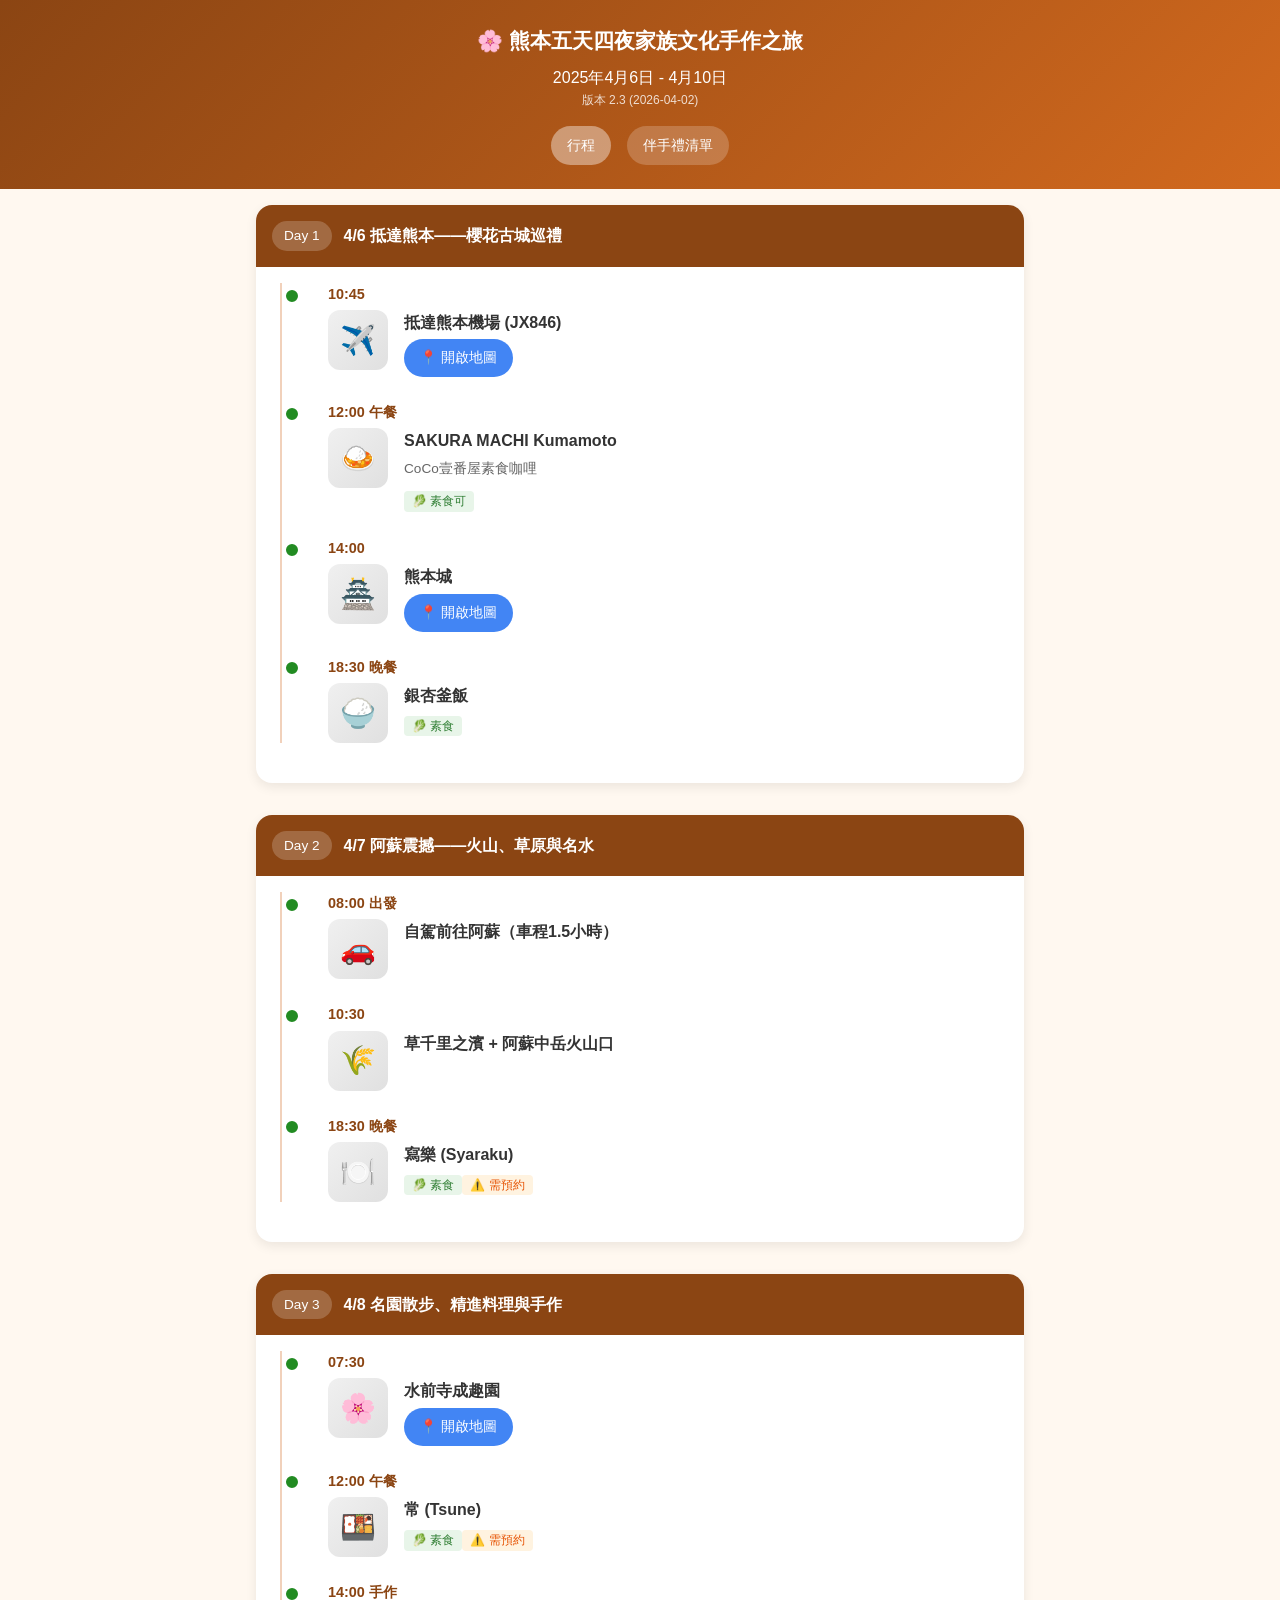
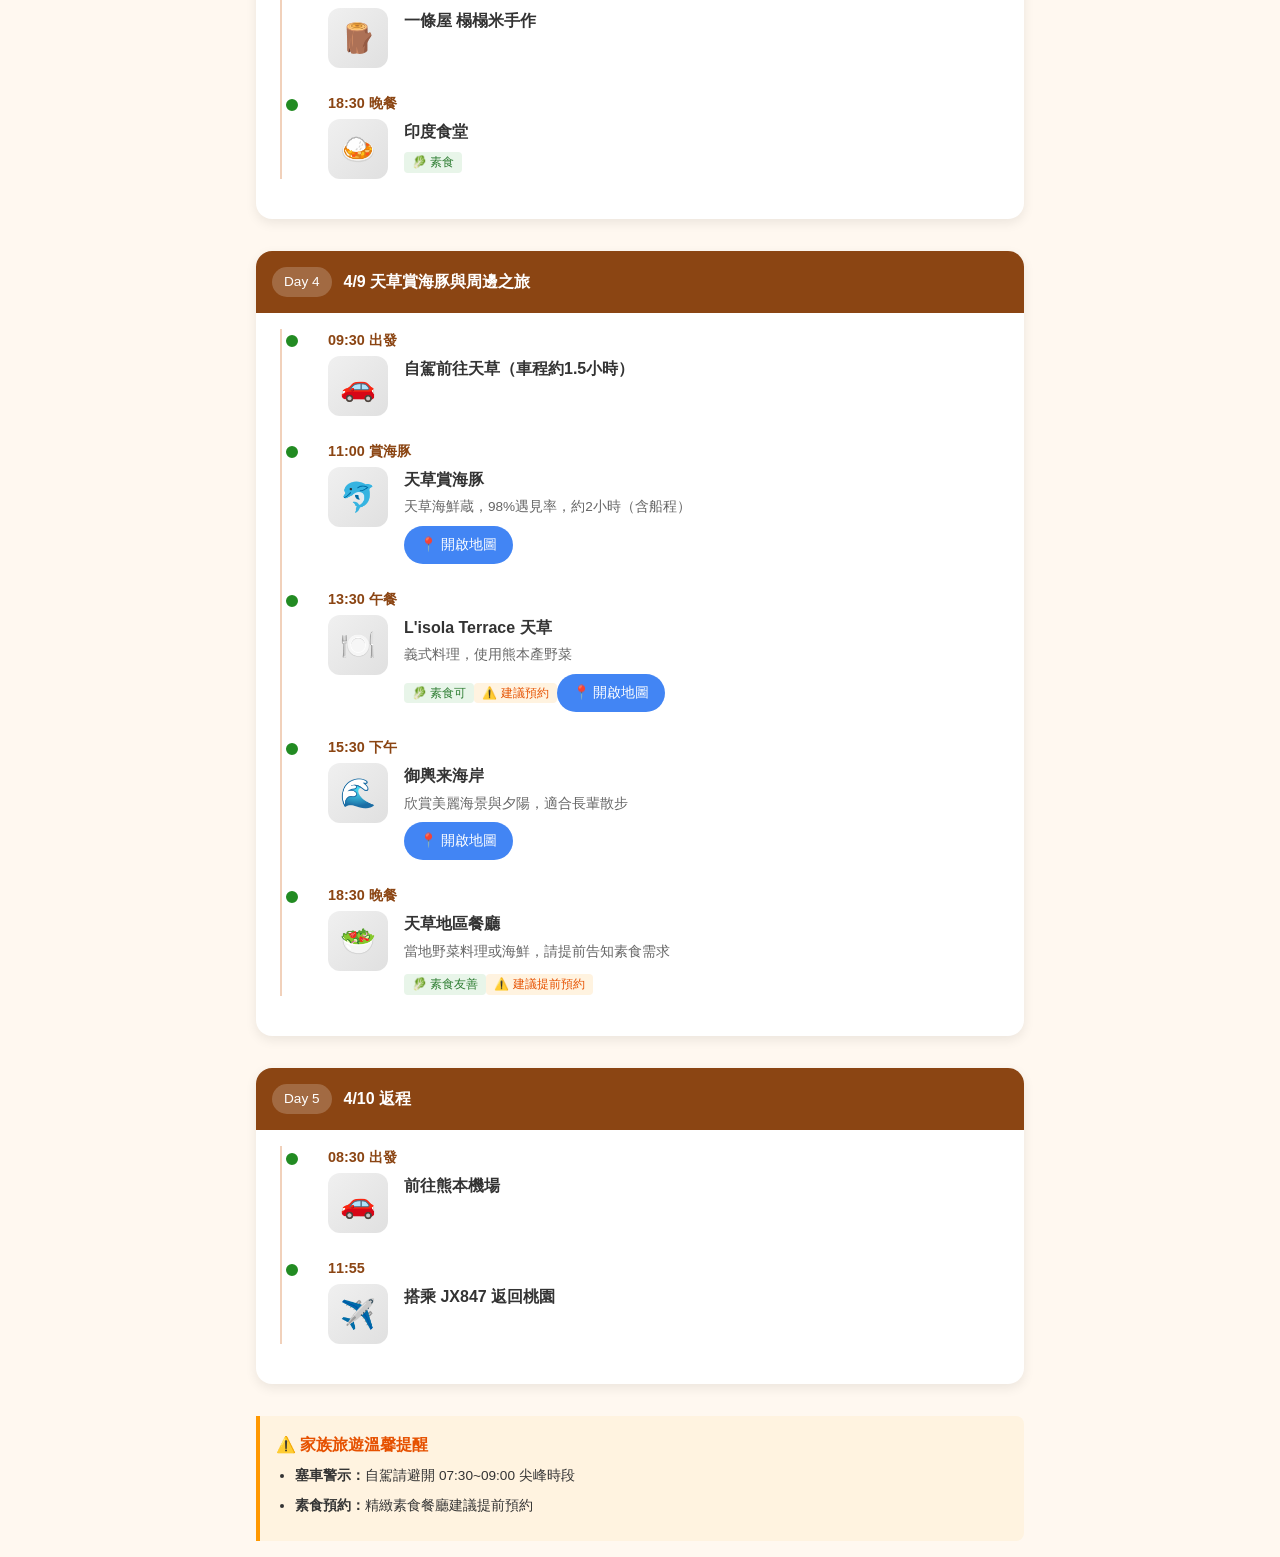
==== index.html @ 58de6b60 "feat: 更新 Day 4 為天草賞海豚行程，新增 Days 3 & 5" ====
<!DOCTYPE html>
<html lang="zh-TW">
<head>
  <meta charset="UTF-8">
  <meta name="viewport" content="width=device-width, initial-scale=1.0">
  <title>熊本五天四夜家族文化手作之旅</title>
  <style>
    :root { --primary: #8B4513; --secondary: #D2691E; --accent: #228B22; --bg: #FFF8F0; --card-bg: #FFFFFF; --text: #333; --text-light: #666; }
    * { box-sizing: border-box; margin: 0; padding: 0; }
    body { font-family: -apple-system, BlinkMacSystemFont, "Segoe UI", Roboto, "Helvetica Neue", Arial, sans-serif; background: var(--bg); color: var(--text); line-height: 1.6; }
    .header { background: linear-gradient(135deg, var(--primary), var(--secondary)); color: white; padding: 1.5rem 1rem; text-align: center; position: sticky; top: 0; z-index: 100; }
    .header h1 { font-size: 1.3rem; margin-bottom: 0.5rem; }
    .nav { display: flex; justify-content: center; gap: 1rem; margin-top: 1rem; flex-wrap: wrap; }
    .nav a { color: white; text-decoration: none; padding: 0.5rem 1rem; border-radius: 20px; background: rgba(255,255,255,0.2); font-size: 0.9rem; }
    .nav a:hover, .nav a.active { background: rgba(255,255,255,0.4); }
    .container { max-width: 800px; margin: 0 auto; padding: 1rem; }
    .page { display: none; }
    .page.active { display: block; }
    .day { margin-bottom: 2rem; background: var(--card-bg); border-radius: 16px; overflow: hidden; box-shadow: 0 4px 12px rgba(0,0,0,0.08); }
    .day-header { background: var(--primary); color: white; padding: 1rem; display: flex; align-items: center; gap: 0.75rem; }
    .day-number { background: rgba(255,255,255,0.2); padding: 0.25rem 0.75rem; border-radius: 20px; font-size: 0.85rem; }
    .day-title { font-size: 1rem; font-weight: 600; }
    .day-content { padding: 1rem; }
    .timeline { position: relative; padding-left: 2rem; }
    .timeline::before { content: ''; position: absolute; left: 0.5rem; top: 0; bottom: 0; width: 2px; background: var(--secondary); opacity: 0.3; }
    .item { position: relative; margin-bottom: 1.5rem; padding-left: 1.5rem; }
    .item::before { content: ''; position: absolute; left: -1.25rem; top: 0.3rem; width: 12px; height: 12px; background: var(--accent); border-radius: 50%; border: 2px solid white; }
    .item-time { font-weight: 600; color: var(--primary); font-size: 0.9rem; margin-bottom: 0.25rem; }
    .item-content { display: flex; gap: 1rem; align-items: flex-start; }
    .item-illustration { width: 60px; height: 60px; min-width: 60px; background: linear-gradient(135deg, #f0f0f0, #e0e0e0); border-radius: 12px; display: flex; align-items: center; justify-content: center; font-size: 1.8rem; }
    .item-details { flex: 1; }
    .item-name { font-weight: 600; margin-bottom: 0.25rem; }
    .item-desc { font-size: 0.85rem; color: var(--text-light); margin-bottom: 0.5rem; }
    .item-tags { display: flex; flex-wrap: wrap; gap: 0.5rem; margin-bottom: 0.5rem; }
    .tag { font-size: 0.75rem; padding: 0.2rem 0.5rem; border-radius: 4px; background: #f0f0f0; color: #666; }
    .tag.veg { background: #E8F5E9; color: #2E7D32; }
    .tag.reserve { background: #FFF3E0; color: #E65100; }
    .map-link { display: inline-flex; align-items: center; gap: 0.5rem; background: #4285F4; color: white; padding: 0.5rem 1rem; border-radius: 20px; text-decoration: none; font-size: 0.85rem; }
    .tips { background: #FFF3E0; border-left: 4px solid #FF9800; padding: 1rem; border-radius: 0 8px 8px 0; margin-top: 2rem; }
    .tips h3 { color: #E65100; margin-bottom: 0.5rem; font-size: 1rem; }
    .tips ul { font-size: 0.85rem; padding-left: 1.2rem; }
    .tips li { margin-bottom: 0.5rem; }
    
    /* Souvenir Styles */
    .souvenir-input { display: flex; gap: 0.5rem; margin-bottom: 1.5rem; }
    .souvenir-input input { flex: 1; padding: 0.75rem; border: 2px solid var(--secondary); border-radius: 12px; font-size: 1rem; }
    .souvenir-input button { background: var(--secondary); color: white; border: none; padding: 0.75rem 1.5rem; border-radius: 12px; font-size: 1rem; cursor: pointer; }
    .souvenir-list { list-style: none; }
    .souvenir-item { display: flex; align-items: center; gap: 1rem; padding: 1rem; background: var(--card-bg); border-radius: 12px; margin-bottom: 0.75rem; cursor: pointer; transition: all 0.2s; }
    .souvenir-item:hover { transform: translateY(-2px); box-shadow: 0 4px 12px rgba(0,0,0,0.1); }
    .souvenir-item.bought { background: #E8F5E9; opacity: 0.7; }
    .souvenir-item.bought .souvenir-name { text-decoration: line-through; color: var(--text-light); }
    .souvenir-checkbox { width: 24px; height: 24px; border: 2px solid var(--secondary); border-radius: 50%; display: flex; align-items: center; justify-content: center; flex-shrink: 0; }
    .souvenir-item.bought .souvenir-checkbox { background: var(--accent); border-color: var(--accent); }
    .souvenir-item.bought .souvenir-checkbox::after { content: '✓'; color: white; font-size: 14px; }
    .souvenir-img { width: 50px; height: 50px; border-radius: 8px; object-fit: cover; background: #f0f0f0; }
    .souvenir-name { flex: 1; font-size: 1rem; }
    .souvenir-delete { background: none; border: none; color: #999; cursor: pointer; font-size: 1.2rem; padding: 0.5rem; }
    .souvenir-empty { text-align: center; padding: 2rem; color: var(--text-light); }
    
    .recommendations { margin-top: 2rem; padding-top: 2rem; border-top: 2px dashed #ddd; }
    .recommendations h3 { color: var(--primary); margin-bottom: 1rem; font-size: 1.2rem; }
    .rec-grid { display: grid; grid-template-columns: repeat(auto-fill, minmax(150px, 1fr)); gap: 1rem; }
    .rec-item { background: var(--card-bg); padding: 0.75rem; border-radius: 12px; box-shadow: 0 2px 8px rgba(0,0,0,0.08); cursor: pointer; transition: all 0.2s; text-align: center; }
    .rec-item:hover { transform: translateY(-4px); box-shadow: 0 4px 16px rgba(0,0,0,0.15); }
    .rec-item img { width: 100%; height: 100px; object-fit: cover; border-radius: 8px; margin-bottom: 0.5rem; background: #f5f5f5; }
    .rec-item h4 { font-size: 0.9rem; color: var(--text); margin-bottom: 0.25rem; }
    .rec-item p { font-size: 0.75rem; color: var(--text-light); }
    .rec-item .add-btn { width: 100%; margin-top: 0.5rem; padding: 0.5rem; background: var(--accent); color: white; border: none; border-radius: 8px; font-size: 0.85rem; cursor: pointer; }
    .rec-item .add-btn:hover { background: #1a6b1a; }

    @media (max-width: 480px) {
      .header h1 { font-size: 1.1rem; }
      .item-content { flex-direction: column; }
    }
  </style>
</head>
<body>
  <header class="header">
    <h1>🌸 熊本五天四夜家族文化手作之旅</h1>
    <p>2025年4月6日 - 4月10日</p>
    <p style="font-size:0.75rem; opacity:0.8;">版本 2.3 (2026-04-02)</p>
    <nav class="nav">
      <a href="#trip" class="active" onclick="showPage('trip')">行程</a>
      <a href="#souvenir" onclick="showPage('souvenir')">伴手禮清單</a>
    </nav>
  </header>

  <main class="container">
    <div id="trip" class="page active">
      <section class="day">
        <div class="day-header"><span class="day-number">Day 1</span><span class="day-title">4/6 抵達熊本——櫻花古城巡禮</span></div>
        <div class="day-content">
          <div class="timeline">
            <div class="item"><div class="item-time">10:45</div><div class="item-content"><div class="item-illustration">✈️</div><div class="item-details"><div class="item-name">抵達熊本機場 (JX846)</div><a href="https://www.google.com/maps/search/熊本空港" class="map-link" target="_blank">📍 開啟地圖</a></div></div></div>
            <div class="item"><div class="item-time">12:00 午餐</div><div class="item-content"><div class="item-illustration">🍛</div><div class="item-details"><div class="item-name">SAKURA MACHI Kumamoto</div><div class="item-desc">CoCo壹番屋素食咖哩</div><span class="tag veg">🥬 素食可</span></div></div></div>
            <div class="item"><div class="item-time">14:00</div><div class="item-content"><div class="item-illustration">🏯</div><div class="item-details"><div class="item-name">熊本城</div><a href="https://www.google.com/maps/search/熊本城" class="map-link" target="_blank">📍 開啟地圖</a></div></div></div>
            <div class="item"><div class="item-time">18:30 晚餐</div><div class="item-content"><div class="item-illustration">🍚</div><div class="item-details"><div class="item-name">銀杏釜飯</div><span class="tag veg">🥬 素食</span></div></div></div>
          </div>
        </div>
      </section>

      <section class="day">
        <div class="day-header"><span class="day-number">Day 2</span><span class="day-title">4/7 阿蘇震撼——火山、草原與名水</span></div>
        <div class="day-content">
          <div class="timeline">
            <div class="item"><div class="item-time">08:00 出發</div><div class="item-content"><div class="item-illustration">🚗</div><div class="item-details"><div class="item-name">自駕前往阿蘇（車程1.5小時）</div></div></div></div>
            <div class="item"><div class="item-time">10:30</div><div class="item-content"><div class="item-illustration">🌾</div><div class="item-details"><div class="item-name">草千里之濱 + 阿蘇中岳火山口</div></div></div></div>
            <div class="item"><div class="item-time">18:30 晚餐</div><div class="item-content"><div class="item-illustration">🍽️</div><div class="item-details"><div class="item-name">寫樂 (Syaraku)</div><span class="tag veg">🥬 素食</span><span class="tag reserve">⚠️ 需預約</span></div></div></div>
          </div>
        </div>
      </section>

      <section class="day">
        <div class="day-header"><span class="day-number">Day 3</span><span class="day-title">4/8 名園散步、精進料理與手作</span></div>
        <div class="day-content">
          <div class="timeline">
            <div class="item"><div class="item-time">07:30</div><div class="item-content"><div class="item-illustration">🌸</div><div class="item-details"><div class="item-name">水前寺成趣園</div><a href="https://www.google.com/maps/search/水前寺成趣園" class="map-link" target="_blank">📍 開啟地圖</a></div></div></div>
            <div class="item"><div class="item-time">12:00 午餐</div><div class="item-content"><div class="item-illustration">🍱</div><div class="item-details"><div class="item-name">常 (Tsune)</div><span class="tag veg">🥬 素食</span><span class="tag reserve">⚠️ 需預約</span></div></div></div>
            <div class="item"><div class="item-time">14:00 手作</div><div class="item-content"><div class="item-illustration">🪵</div><div class="item-details"><div class="item-name">一條屋 榻榻米手作</div></div></div></div>
            <div class="item"><div class="item-time">18:30 晚餐</div><div class="item-content"><div class="item-illustration">🍛</div><div class="item-details"><div class="item-name">印度食堂</div><span class="tag veg">🥬 素食</span></div></div></div>
          </div>
        </div>
      </section>

      <section class="day">
        <div class="day-header"><span class="day-number">Day 4</span><span class="day-title">4/9 天草賞海豚與周邊之旅</span></div>
        <div class="day-content">
          <div class="timeline">
            <div class="item"><div class="item-time">09:30 出發</div><div class="item-content"><div class="item-illustration">🚗</div><div class="item-details"><div class="item-name">自駕前往天草（車程約1.5小時）</div></div></div></div>
            <div class="item"><div class="item-time">11:00 賞海豚</div><div class="item-content"><div class="item-illustration">🐬</div><div class="item-details"><div class="item-name">天草賞海豚</div><div class="item-desc">天草海鮮蔵，98%遇見率，約2小時（含船程）</div><a href="https://www.google.com/maps/search/天草海鮮蔵" class="map-link" target="_blank">📍 開啟地圖</a></div></div></div>
            <div class="item"><div class="item-time">13:30 午餐</div><div class="item-content"><div class="item-illustration">🍽️</div><div class="item-details"><div class="item-name">L'isola Terrace 天草</div><div class="item-desc">義式料理，使用熊本產野菜</div><span class="tag veg">🥬 素食可</span><span class="tag reserve">⚠️ 建議預約</span><a href="https://www.google.com/maps/search/L'isola+Terrace+Amakusa" class="map-link" target="_blank">📍 開啟地圖</a></div></div></div>
            <div class="item"><div class="item-time">15:30 下午</div><div class="item-content"><div class="item-illustration">🌊</div><div class="item-details"><div class="item-name">御輿来海岸</div><div class="item-desc">欣賞美麗海景與夕陽，適合長輩散步</div><a href="https://www.google.com/maps/search/御輿来海岸" class="map-link" target="_blank">📍 開啟地圖</a></div></div></div>
            <div class="item"><div class="item-time">18:30 晚餐</div><div class="item-content"><div class="item-illustration">🥗</div><div class="item-details"><div class="item-name">天草地區餐廳</div><div class="item-desc">當地野菜料理或海鮮，請提前告知素食需求</div><span class="tag veg">🥬 素食友善</span><span class="tag reserve">⚠️ 建議提前預約</span></div></div></div>
          </div>
        </div>
      </section>

      <section class="day">
        <div class="day-header"><span class="day-number">Day 5</span><span class="day-title">4/10 返程</span></div>
        <div class="day-content">
          <div class="timeline">
            <div class="item"><div class="item-time">08:30 出發</div><div class="item-content"><div class="item-illustration">🚗</div><div class="item-details"><div class="item-name">前往熊本機場</div></div></div></div>
            <div class="item"><div class="item-time">11:55</div><div class="item-content"><div class="item-illustration">✈️</div><div class="item-details"><div class="item-name">搭乘 JX847 返回桃園</div></div></div></div>
          </div>
        </div>
      </section>

      <section class="tips">
        <h3>⚠️ 家族旅遊溫馨提醒</h3>
        <ul>
          <li><strong>塞車警示：</strong>自駕請避開 07:30~09:00 尖峰時段</li>
          <li><strong>素食預約：</strong>精緻素食餐廳建議提前預約</li>
        </ul>
      </section>
    </div>

    <div id="souvenir" class="page">
      <div class="souvenir-input">
        <input type="text" id="souvenirInput" placeholder="輸入伴手禮名稱並按Enter...(會自動搜尋圖片)" onkeypress="handleKeyPress(event)">
        <button onclick="addSouvenir()">新增</button>
      </div>
      <div id="searchStatus" style="display:none; text-align:center; padding:10px; color:#666;">🔍 搜尋圖片中...</div>
      <ul class="souvenir-list" id="souvenirList"></ul>
      
      <div class="recommendations">
        <h3>🎁 熊本伴手禮推薦（點擊加入清單）</h3>
        <div class="rec-grid" id="recGrid"></div>
      </div>
    </div>
  </main>

  <script>
    function showPage(pageId) {
      document.querySelectorAll('.page').forEach(p => p.classList.remove('active'));
      document.querySelectorAll('.nav a').forEach(a => a.classList.remove('active'));
      document.getElementById(pageId).classList.add('active');
      document.querySelector(`a[href="#${pageId}"]`).classList.add('active');
      window.scrollTo(0, 0);
    }

    let souvenirs = JSON.parse(localStorage.getItem('kumamoto-souvenirs') || '[]');

    function renderSouvenirs() {
      const list = document.getElementById('souvenirList');
      if (souvenirs.length === 0) {
        list.innerHTML = '<li class="souvenir-empty">點擊下方推薦項目或輸入名稱新增伴手禮</li>';
        return;
      }
      list.innerHTML = souvenirs.map((item, index) => `
        <li class="souvenir-item ${item.bought ? 'bought' : ''}" onclick="toggleBought(${index})">
          <img class="souvenir-img" src="${item.image || ''}" alt="${item.name}" onerror="this.style.display='none'">
          <span class="souvenir-name">${item.name}</span>
          <button class="souvenir-delete" onclick="deleteSouvenir(event, ${index})">✕</button>
        </li>
      `).join('');
    }

    async function addSouvenir(name, image) {
      const input = document.getElementById('souvenirInput');
      const statusDiv = document.getElementById('searchStatus');
      const itemName = name || input.value.trim();
      if (!itemName) return;
      
      if (souvenirs.some(s => s.name === itemName)) {
        alert('這個伴手禮已經在清單中了！');
        return;
      }
      
      statusDiv.textContent = '🔍 搜尋圖片中...';
      statusDiv.style.display = 'block';
      
      let itemImage = image;
      let itemUrl = '';
      
      // 從推薦清單找（精確匹配優先）
      const matchedRec = recommendations.find(r => r.name === itemName);
      if (matchedRec) {
        itemImage = matchedRec.image;
        itemUrl = matchedRec.url;
      }
      
      // 如果推薦清單沒有，從 API 搜尋
      if (!itemImage) {
        try {
          const response = await fetch(`/api/search-image?name=${encodeURIComponent(itemName)}`);
          const data = await response.json();
          if (data.image) {
            itemImage = data.image;
            itemUrl = data.url || '';
          }
        } catch (e) {
          console.log('API error:', e);
        }
      }
      
      // 如果 API 也沒有，嘗試客戶端維基百科
      if (!itemImage) {
        try {
          const wikiRes = await fetch(`https://zh.wikipedia.org/api/rest_v1/page/summary/${encodeURIComponent(itemName)}`);
          const wikiData = await wikiRes.json();
          if (wikiData.thumbnail) {
            itemImage = wikiData.thumbnail.source;
            itemUrl = wikiData.content_urls?.desktop?.page || '';
          }
        } catch (e) {
          console.log('Wiki fallback error:', e);
        }
      }
      
      // 隱藏搜尋狀態
      statusDiv.style.display = 'none';
      
      // 新增到清單
      souvenirs.push({ name: itemName, image: itemImage, url: itemUrl, bought: false });
      saveSouvenirs();
      input.value = '';
      renderSouvenirs();
    }

    function handleKeyPress(event) {
      if (event.key === 'Enter') addSouvenir();
    }

    function toggleBought(index) {
      souvenirs[index].bought = !souvenirs[index].bought;
      saveSouvenirs();
      renderSouvenirs();
    }

    function deleteSouvenir(event, index) {
      event.stopPropagation();
      souvenirs.splice(index, 1);
      saveSouvenirs();
      renderSouvenirs();
    }

    function saveSouvenirs() {
      localStorage.setItem('kumamoto-souvenirs', JSON.stringify(souvenirs));
    }

    const recommendations = [
      { name: "譽の陣太后", desc: "熊本代表銘菓，紅豆麻糬", image: "https://kumamoto.guide/files/92d47b1a-18b6-4486-8a54-b4cdd27a671d_l.jpg", url: "https://kumamoto.guide/spots/detail/14" },
      { name: "芥末蓮根", desc: "酥脆蓮根，熊本經典", image: "https://kumamoto.guide/files/a8a9d645-c8d4-401d-8b4d-78ca652cb964_s.jpg", url: "https://kumamoto.guide/brand/foods/foods_04.html" },
      { name: "武者返", desc: "熊本城石垣造型餅乾", image: "https://47okashi.com/wp-content/uploads/2022/11/【無料有料】ウェブ商品写真-3.png", url: "https://47okashi.com/info/mushagaeshi/" },
      { name: "明蝦煎餅", desc: "天草特產海鮮煎餅", image: "http://www.takaraconfect.co.jp/images/products/kurumaebi001.jpg", url: "http://www.takaraconfect.co.jp/commodity_007.html" },
      { name: "南阿蘇啤酒", desc: "當地精釀啤酒", image: "https://minamiaso-beer.com/_src/59745543/img20210823104238763043.jpg", url: "https://minamiaso-beer.com/" },
      { name: "阿蘇牛奶糖", desc: "使用阿蘇牛乳", image: "https://kumamoto.guide/files/9ef73e78-facd-4d48-a1ab-abeaedc5d227_l.jpg", url: "https://kumamoto.guide/spots/detail/19533" },
      { name: "來民澀團扇", desc: "400年傳統工藝", image: "https://kumamoto.guide/files/0a9d6977-82f9-46a6-950a-463f9b0ffc4f_l.jpg", url: "https://kumamoto.guide/spots/detail/19205" },
      { name: "熊本熊商品", desc: "超可愛熊本熊周邊", image: "https://kumamoto.guide/files/1d1123f1-727e-4c32-a21e-1eeab9280ba2_l.jpg", url: "https://kumamoto.guide/spots/detail/5898" }
    ];

    function renderRecommendations() {
      const grid = document.getElementById('recGrid');
      grid.innerHTML = recommendations.map((item) => `
        <div class="rec-item">
          <a href="${item.url}" target="_blank" style="display:block; text-decoration:none; color:inherit;">
            <img src="${item.image}" alt="${item.name}">
            <h4>${item.name}</h4>
            <p>${item.desc}</p>
          </a>
          <button class="add-btn" onclick="addSouvenir('${item.name}', '${item.image}')">+ 加入清單</button>
        </div>
      `).join('');
    }

    renderSouvenirs();
    renderRecommendations();
  </script>
</body>
</html>
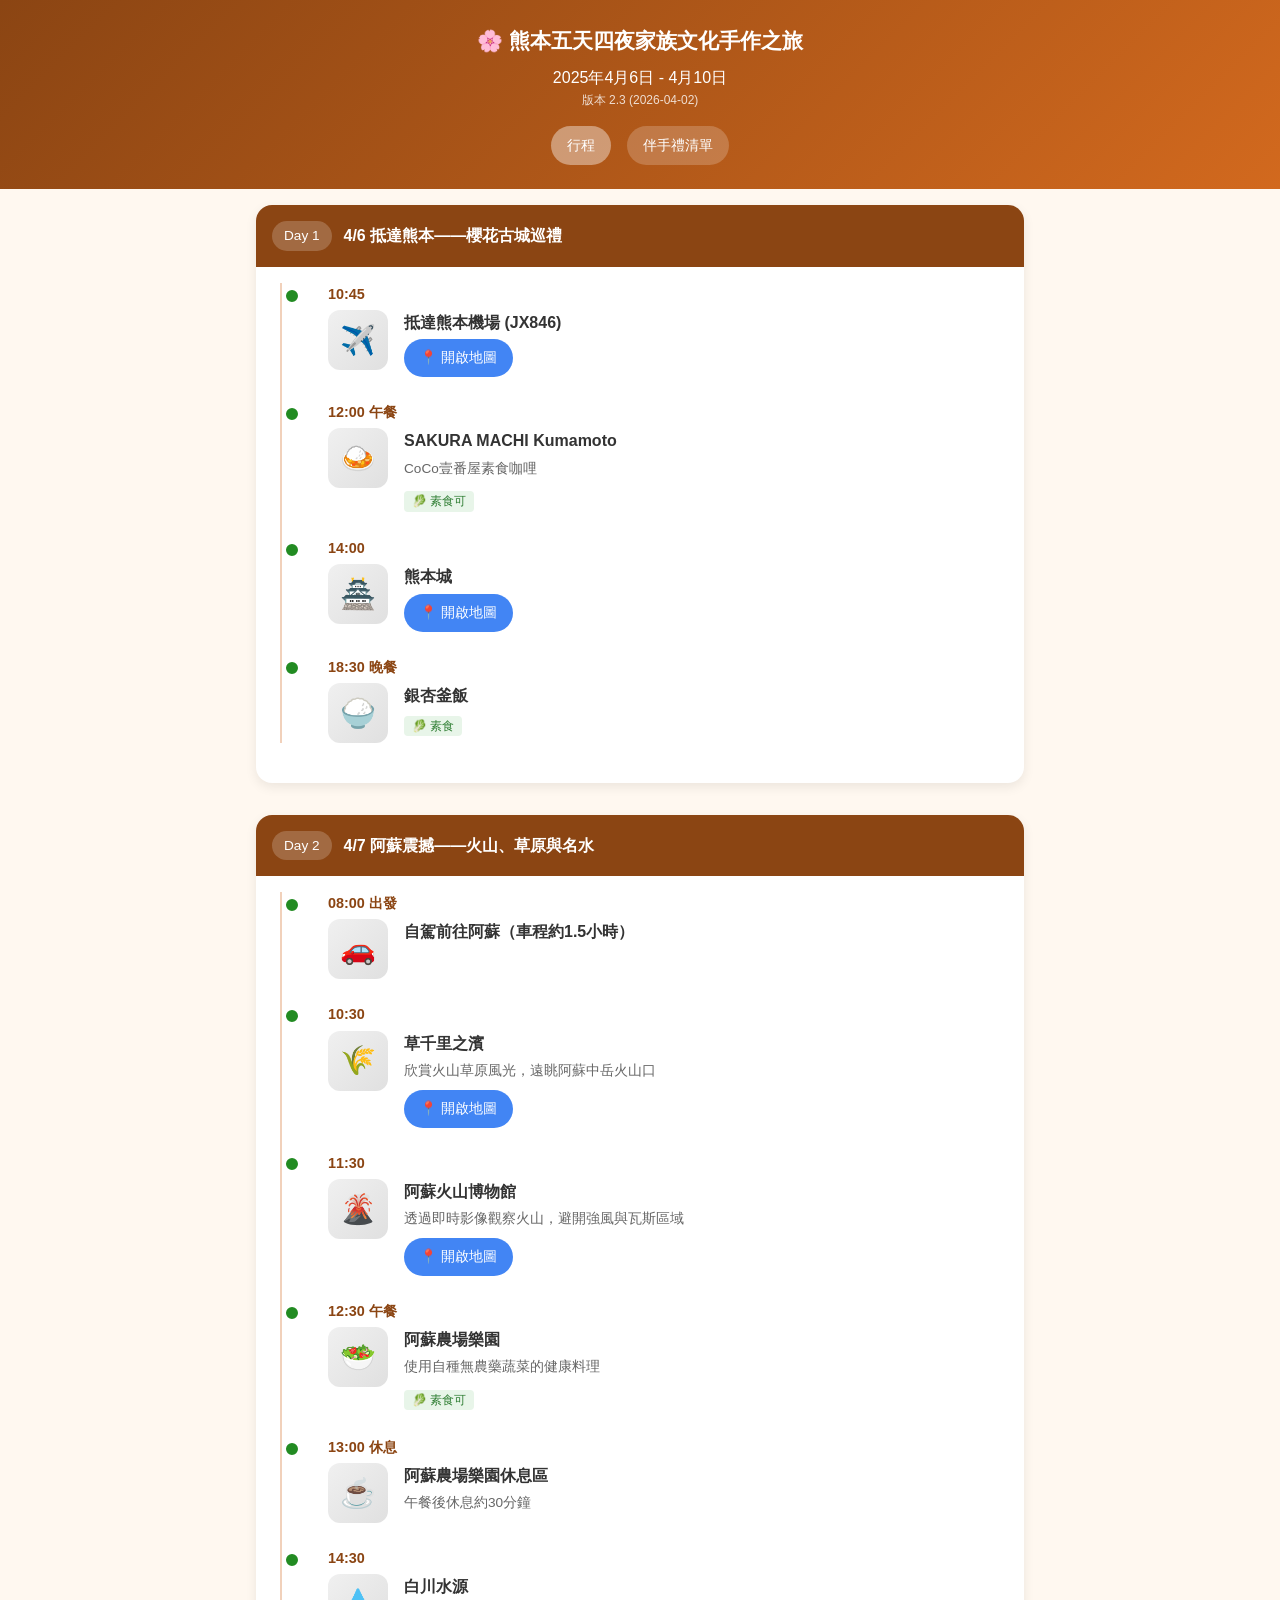
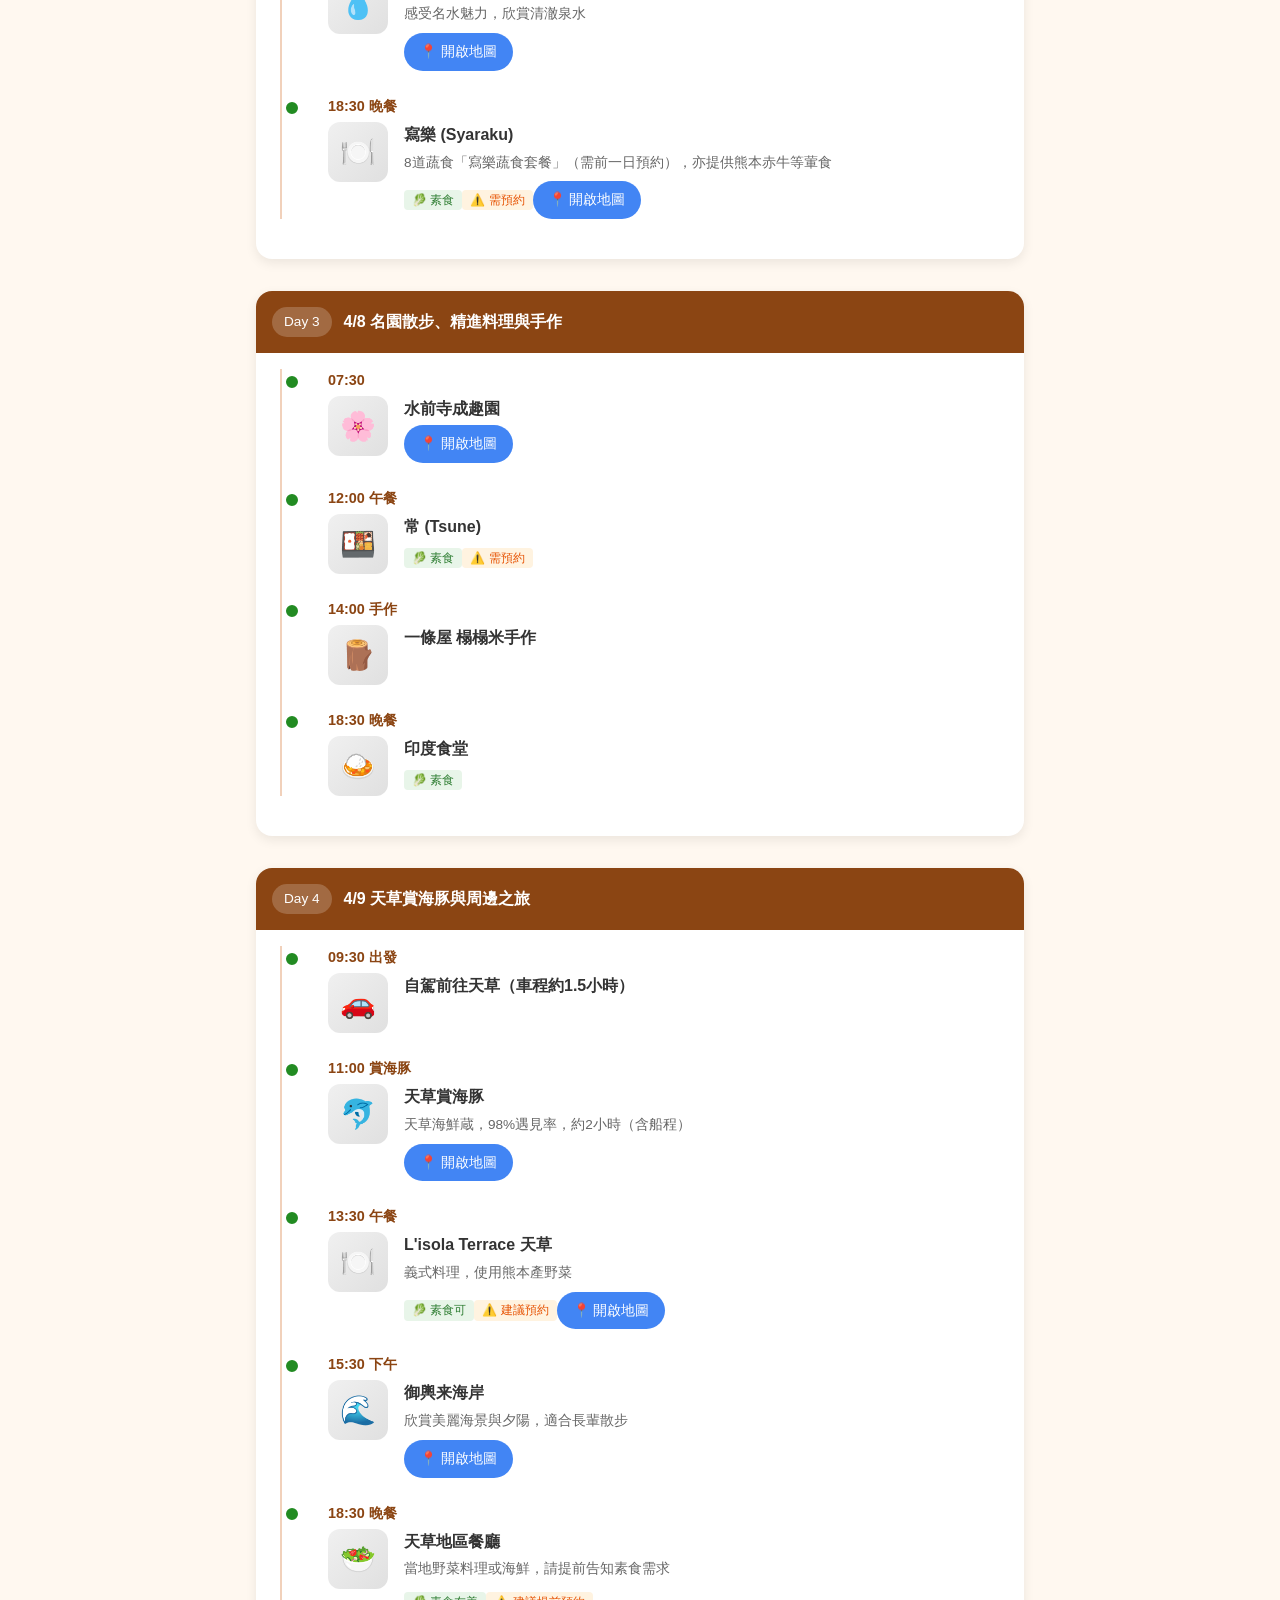
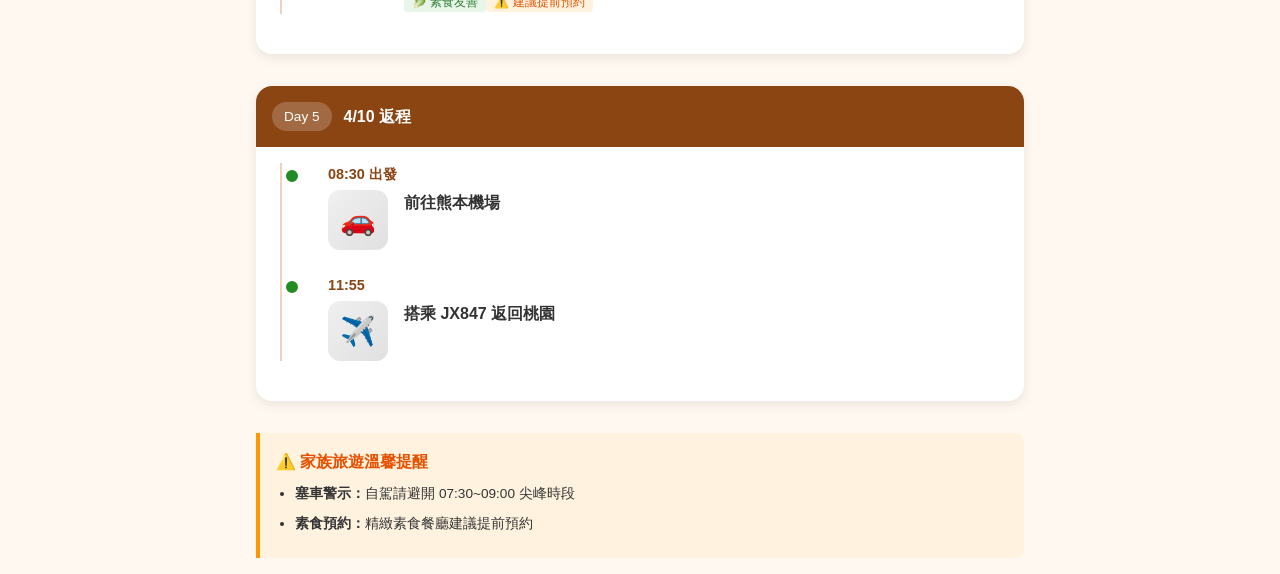
==== commit 84a12f8c: "feat: 更新 Day 2 行程 - 新增阿蘇火山博物館、白川水源、午餐休息" ====
--- a/index.html
+++ b/index.html
@@ -104,9 +104,13 @@
         <div class="day-header"><span class="day-number">Day 2</span><span class="day-title">4/7 阿蘇震撼——火山、草原與名水</span></div>
         <div class="day-content">
           <div class="timeline">
-            <div class="item"><div class="item-time">08:00 出發</div><div class="item-content"><div class="item-illustration">🚗</div><div class="item-details"><div class="item-name">自駕前往阿蘇（車程1.5小時）</div></div></div></div>
-            <div class="item"><div class="item-time">10:30</div><div class="item-content"><div class="item-illustration">🌾</div><div class="item-details"><div class="item-name">草千里之濱 + 阿蘇中岳火山口</div></div></div></div>
-            <div class="item"><div class="item-time">18:30 晚餐</div><div class="item-content"><div class="item-illustration">🍽️</div><div class="item-details"><div class="item-name">寫樂 (Syaraku)</div><span class="tag veg">🥬 素食</span><span class="tag reserve">⚠️ 需預約</span></div></div></div>
+            <div class="item"><div class="item-time">08:00 出發</div><div class="item-content"><div class="item-illustration">🚗</div><div class="item-details"><div class="item-name">自駕前往阿蘇（車程約1.5小時）</div></div></div></div>
+            <div class="item"><div class="item-time">10:30</div><div class="item-content"><div class="item-illustration">🌾</div><div class="item-details"><div class="item-name">草千里之濱</div><div class="item-desc">欣賞火山草原風光，遠眺阿蘇中岳火山口</div><a href="https://www.google.com/maps/search/草千里ヶ浜" class="map-link" target="_blank">📍 開啟地圖</a></div></div></div>
+            <div class="item"><div class="item-time">11:30</div><div class="item-content"><div class="item-illustration">🌋</div><div class="item-details"><div class="item-name">阿蘇火山博物館</div><div class="item-desc">透過即時影像觀察火山，避開強風與瓦斯區域</div><a href="https://www.google.com/maps/search/阿蘇火山博物館" class="map-link" target="_blank">📍 開啟地圖</a></div></div></div>
+            <div class="item"><div class="item-time">12:30 午餐</div><div class="item-content"><div class="item-illustration">🥗</div><div class="item-details"><div class="item-name">阿蘇農場樂園</div><div class="item-desc">使用自種無農藥蔬菜的健康料理</div><span class="tag veg">🥬 素食可</span></div></div></div>
+            <div class="item"><div class="item-time">13:00 休息</div><div class="item-content"><div class="item-illustration">☕</div><div class="item-details"><div class="item-name">阿蘇農場樂園休息區</div><div class="item-desc">午餐後休息約30分鐘</div></div></div></div>
+            <div class="item"><div class="item-time">14:30</div><div class="item-content"><div class="item-illustration">💧</div><div class="item-details"><div class="item-name">白川水源</div><div class="item-desc">感受名水魅力，欣賞清澈泉水</div><a href="https://www.google.com/maps/search/白川水源" class="map-link" target="_blank">📍 開啟地圖</a></div></div></div>
+            <div class="item"><div class="item-time">18:30 晚餐</div><div class="item-content"><div class="item-illustration">🍽️</div><div class="item-details"><div class="item-name">寫樂 (Syaraku)</div><div class="item-desc">8道蔬食「寫樂蔬食套餐」（需前一日預約），亦提供熊本赤牛等葷食</div><span class="tag veg">🥬 素食</span><span class="tag reserve">⚠️ 需預約</span><a href="https://www.google.com/maps/search/写樂 天草" class="map-link" target="_blank">📍 開啟地圖</a></div></div></div>
           </div>
         </div>
       </section>
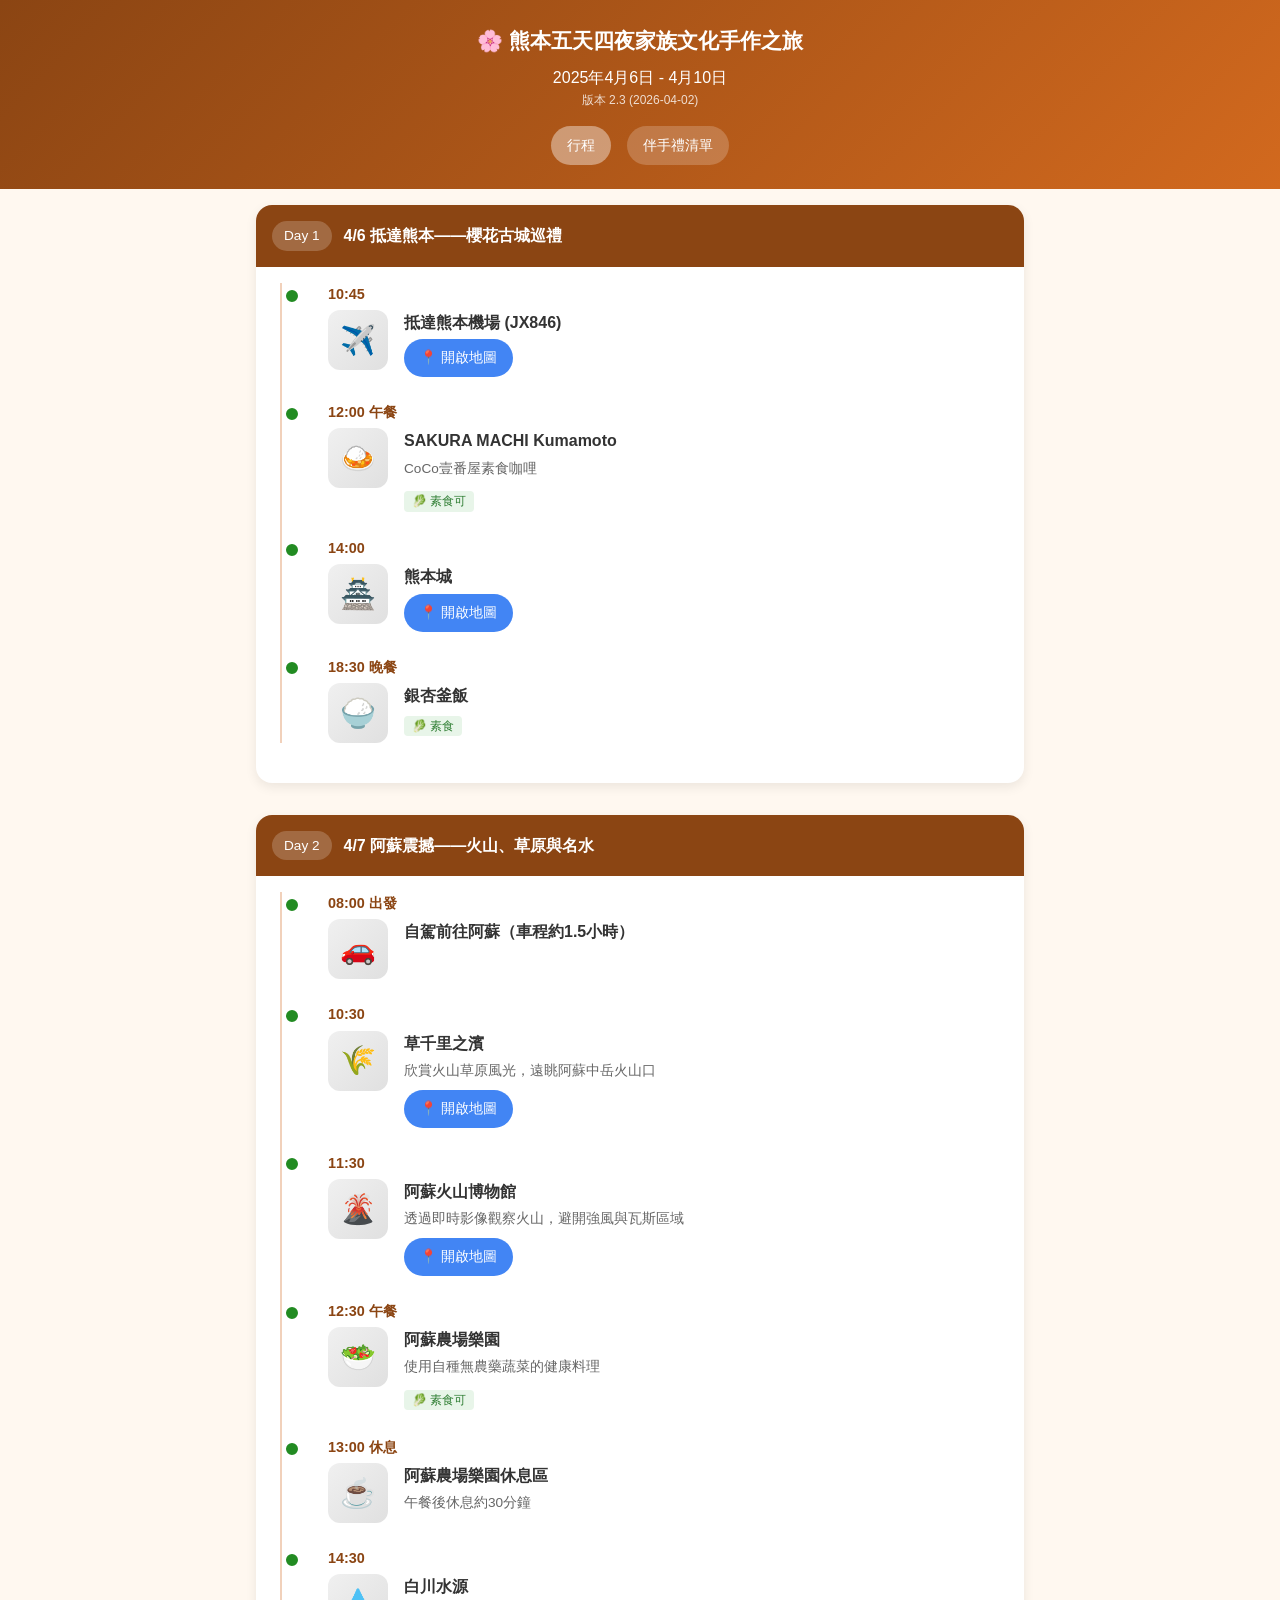
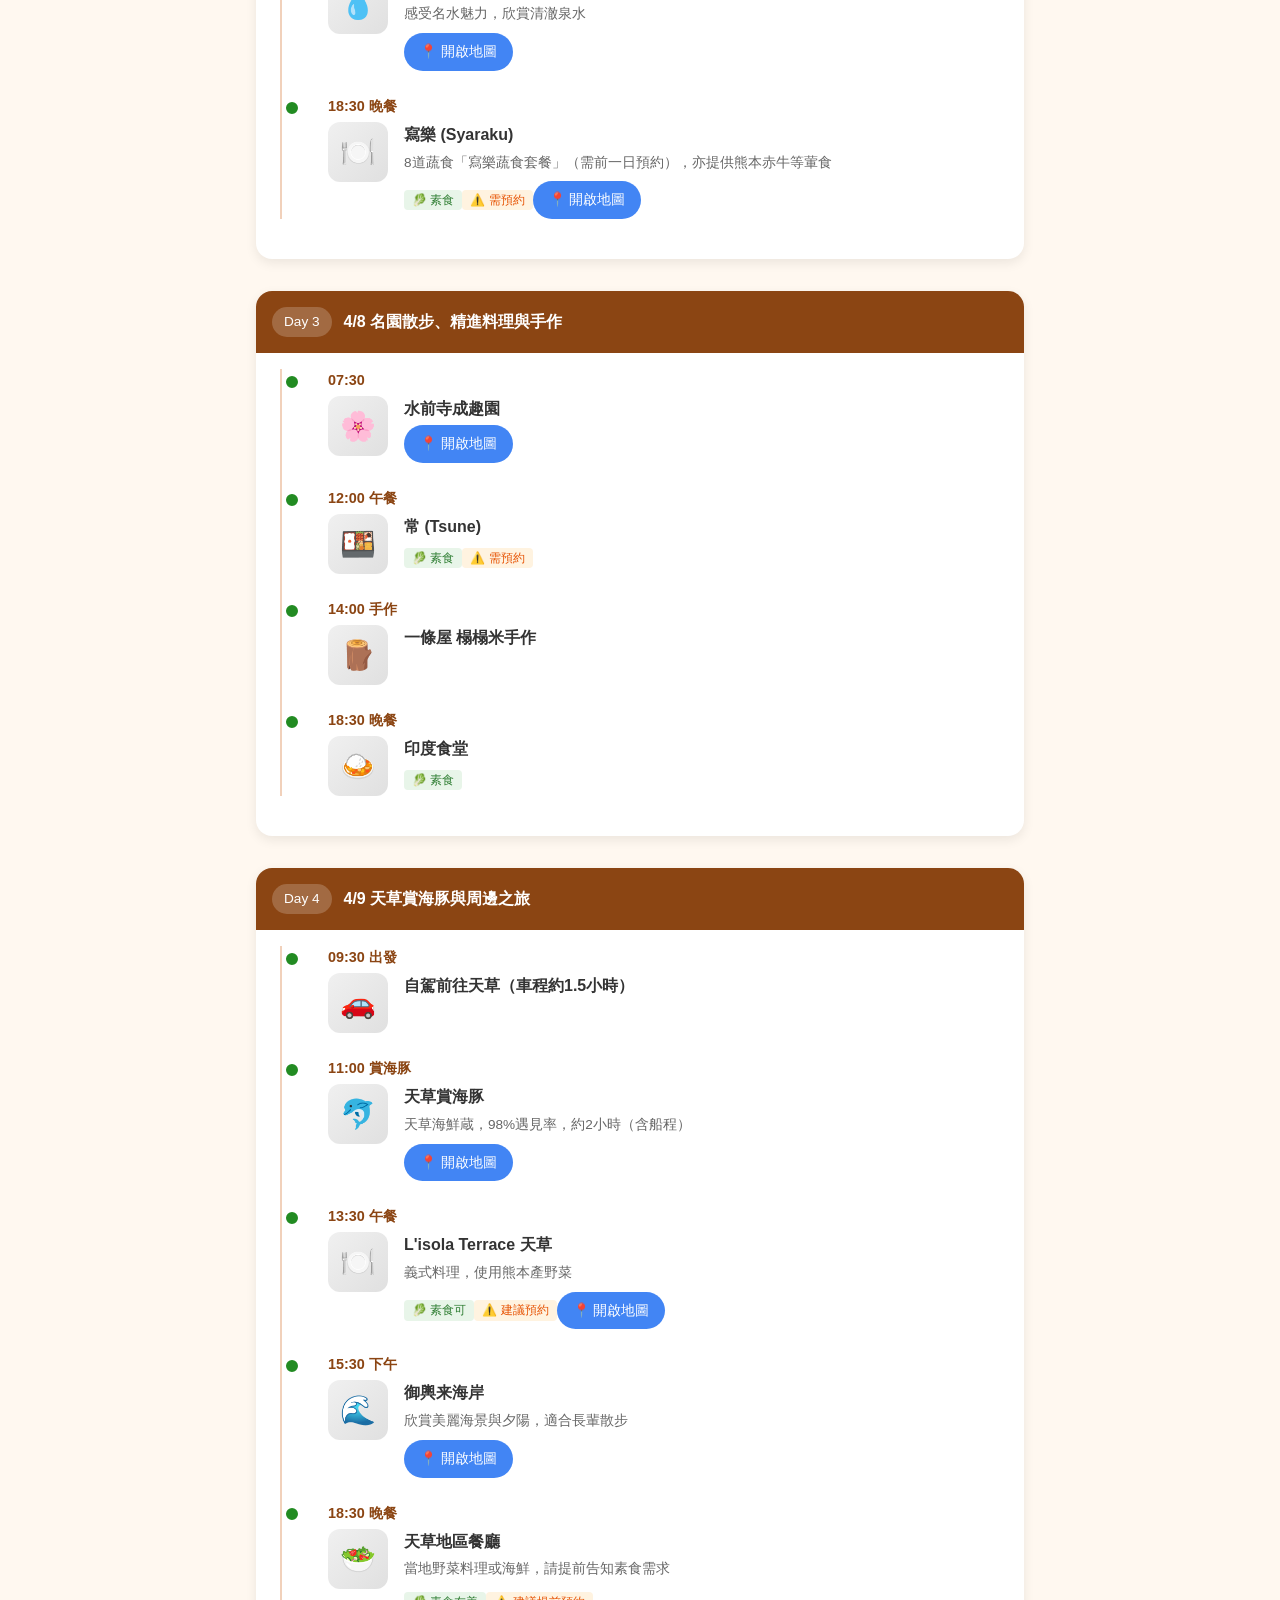
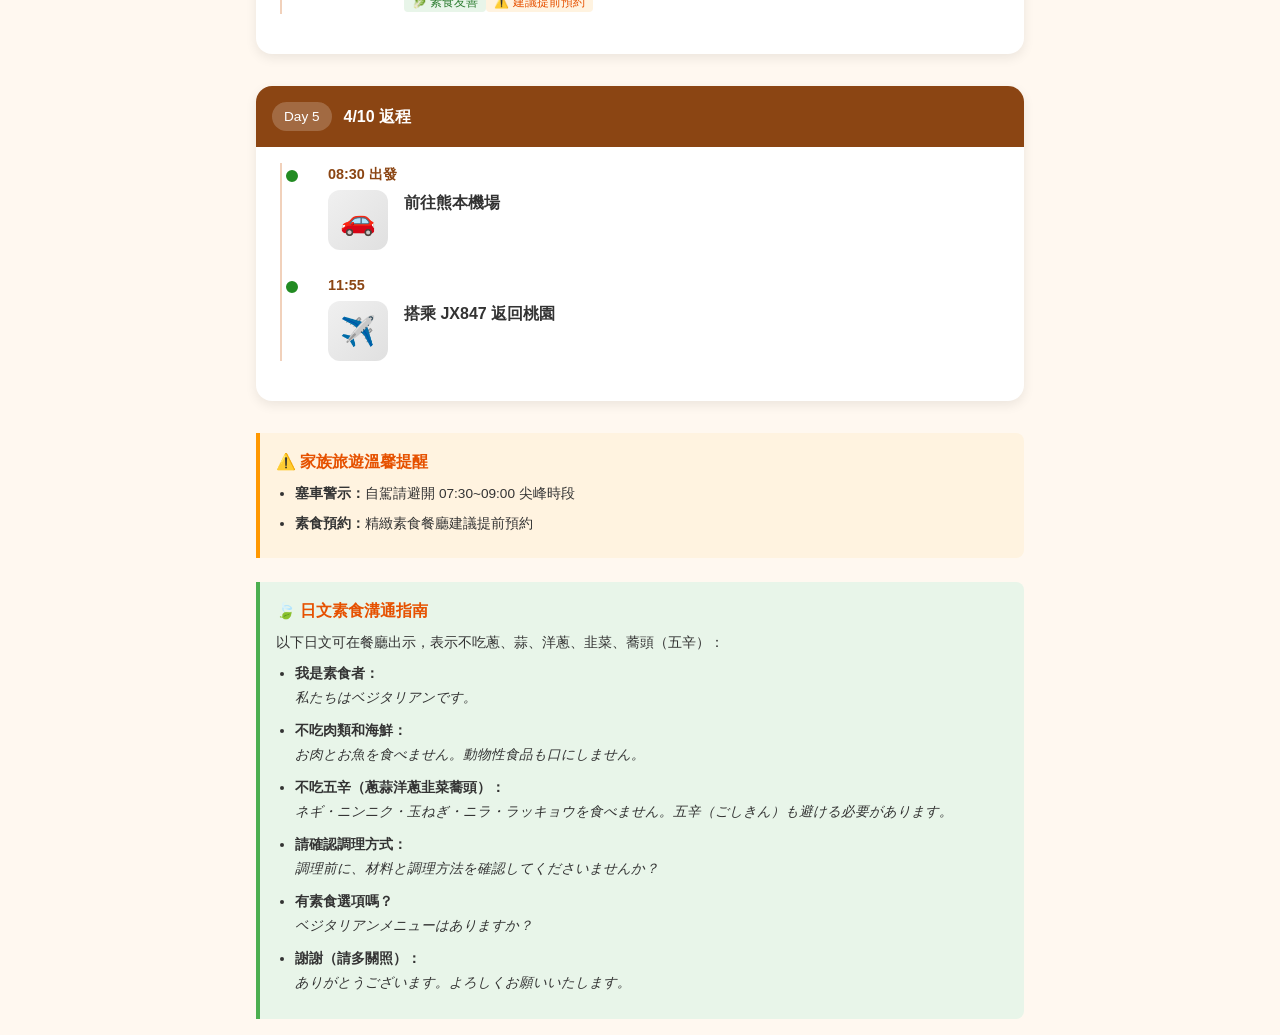
==== commit 4029a6fa: "feat: 新增日文素食溝通指南（五辛說明）" ====
--- a/index.html
+++ b/index.html
@@ -157,6 +157,25 @@
           <li><strong>素食預約：</strong>精緻素食餐廳建議提前預約</li>
         </ul>
       </section>
+
+      <section class="tips" style="background:#E8F5E9;border-left-color:#4CAF50;margin-top:1.5rem;">
+        <h3>🍃 日文素食溝通指南</h3>
+        <p style="font-size:0.85rem;margin-bottom:0.5rem;">以下日文可在餐廳出示，表示不吃蔥、蒜、洋蔥、韭菜、蕎頭（五辛）：</p>
+        <ul style="line-height:1.8;">
+          <li><strong>我是素食者：</strong><br>
+            <em>私たちはベジタリアンです。</em></li>
+          <li><strong>不吃肉類和海鮮：</strong><br>
+            <em>お肉とお魚を食べません。動物性食品も口にしません。</em></li>
+          <li><strong>不吃五辛（蔥蒜洋蔥韭菜蕎頭）：</strong><br>
+            <em>ネギ・ニンニク・玉ねぎ・ニラ・ラッキョウを食べません。五辛（ごしきん）も避ける必要があります。</em></li>
+          <li><strong>請確認調理方式：</strong><br>
+            <em>調理前に、材料と調理方法を確認してくださいませんか？</em></li>
+          <li><strong>有素食選項嗎？</strong><br>
+            <em>ベジタリアンメニューはありますか？</em></li>
+          <li><strong>謝謝（請多關照）：</strong><br>
+            <em>ありがとうございます。よろしくお願いいたします。</em></li>
+        </ul>
+      </section>
     </div>
 
     <div id="souvenir" class="page">
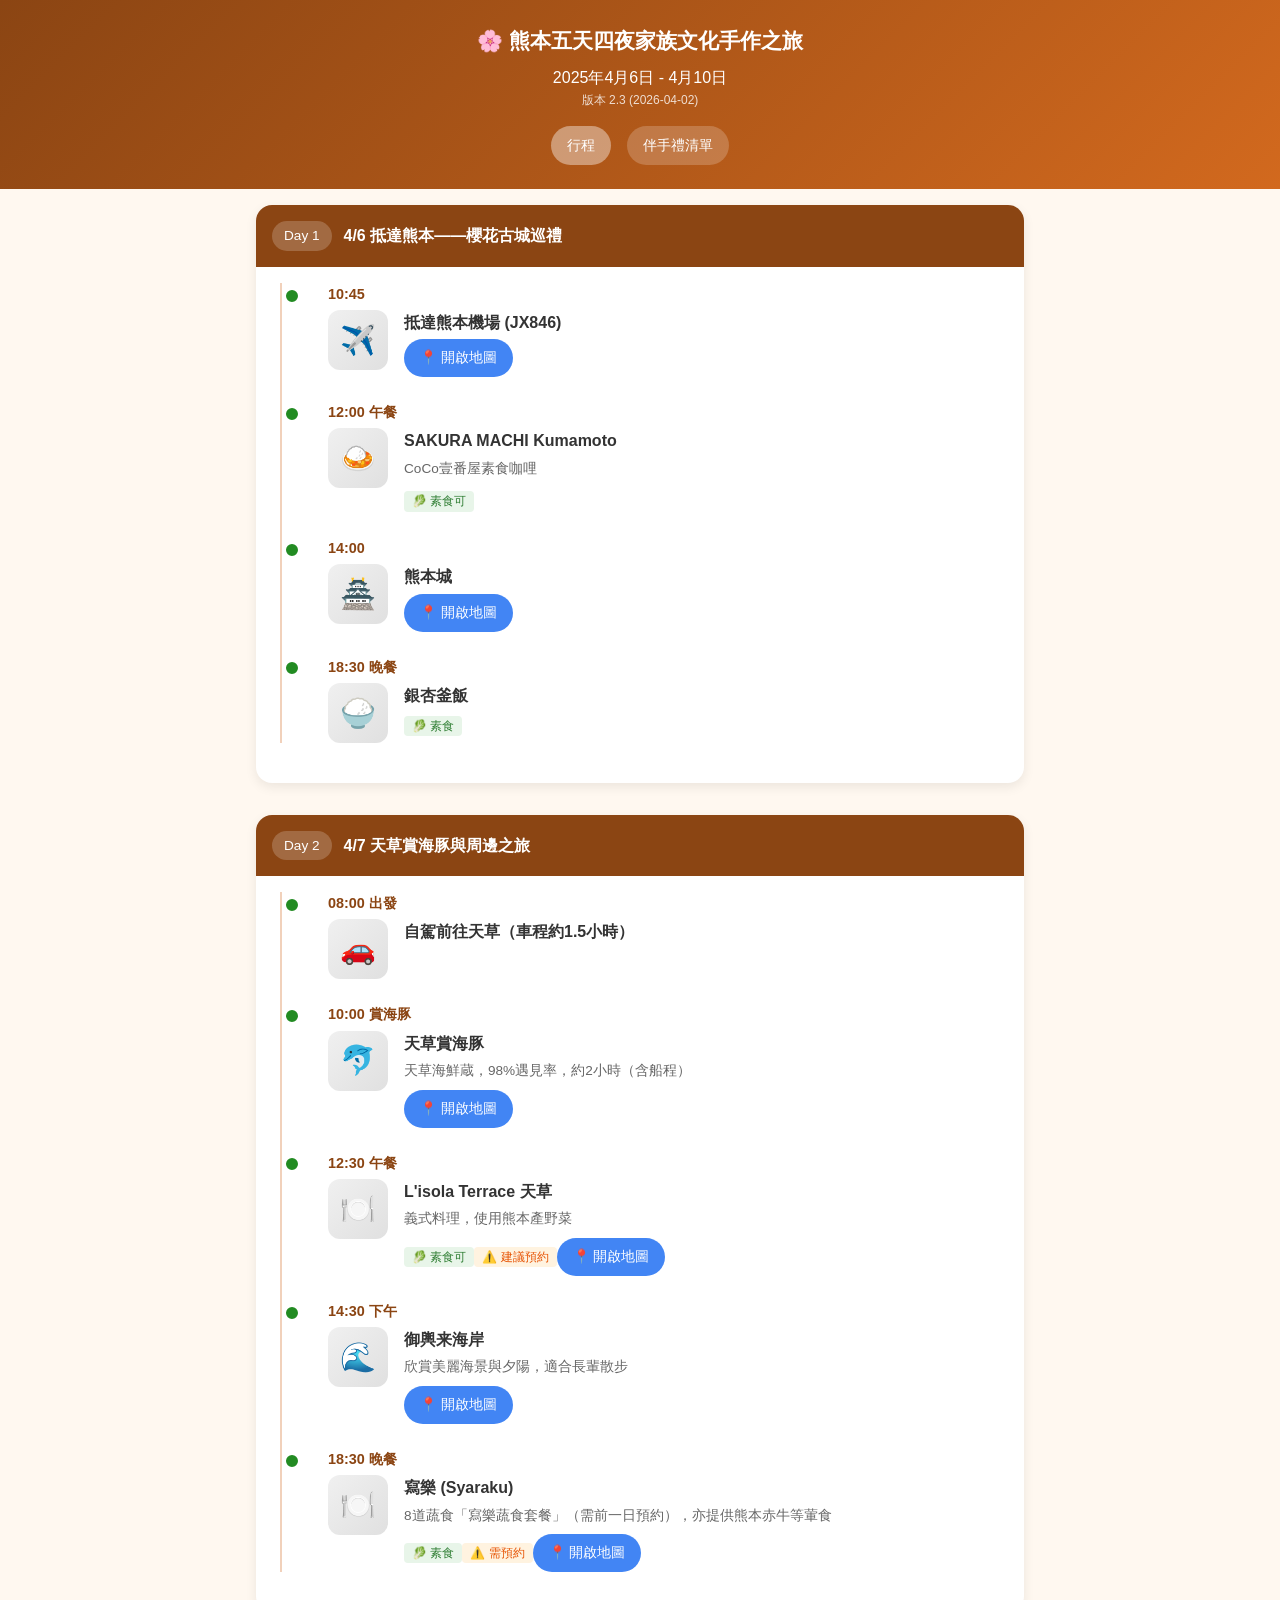
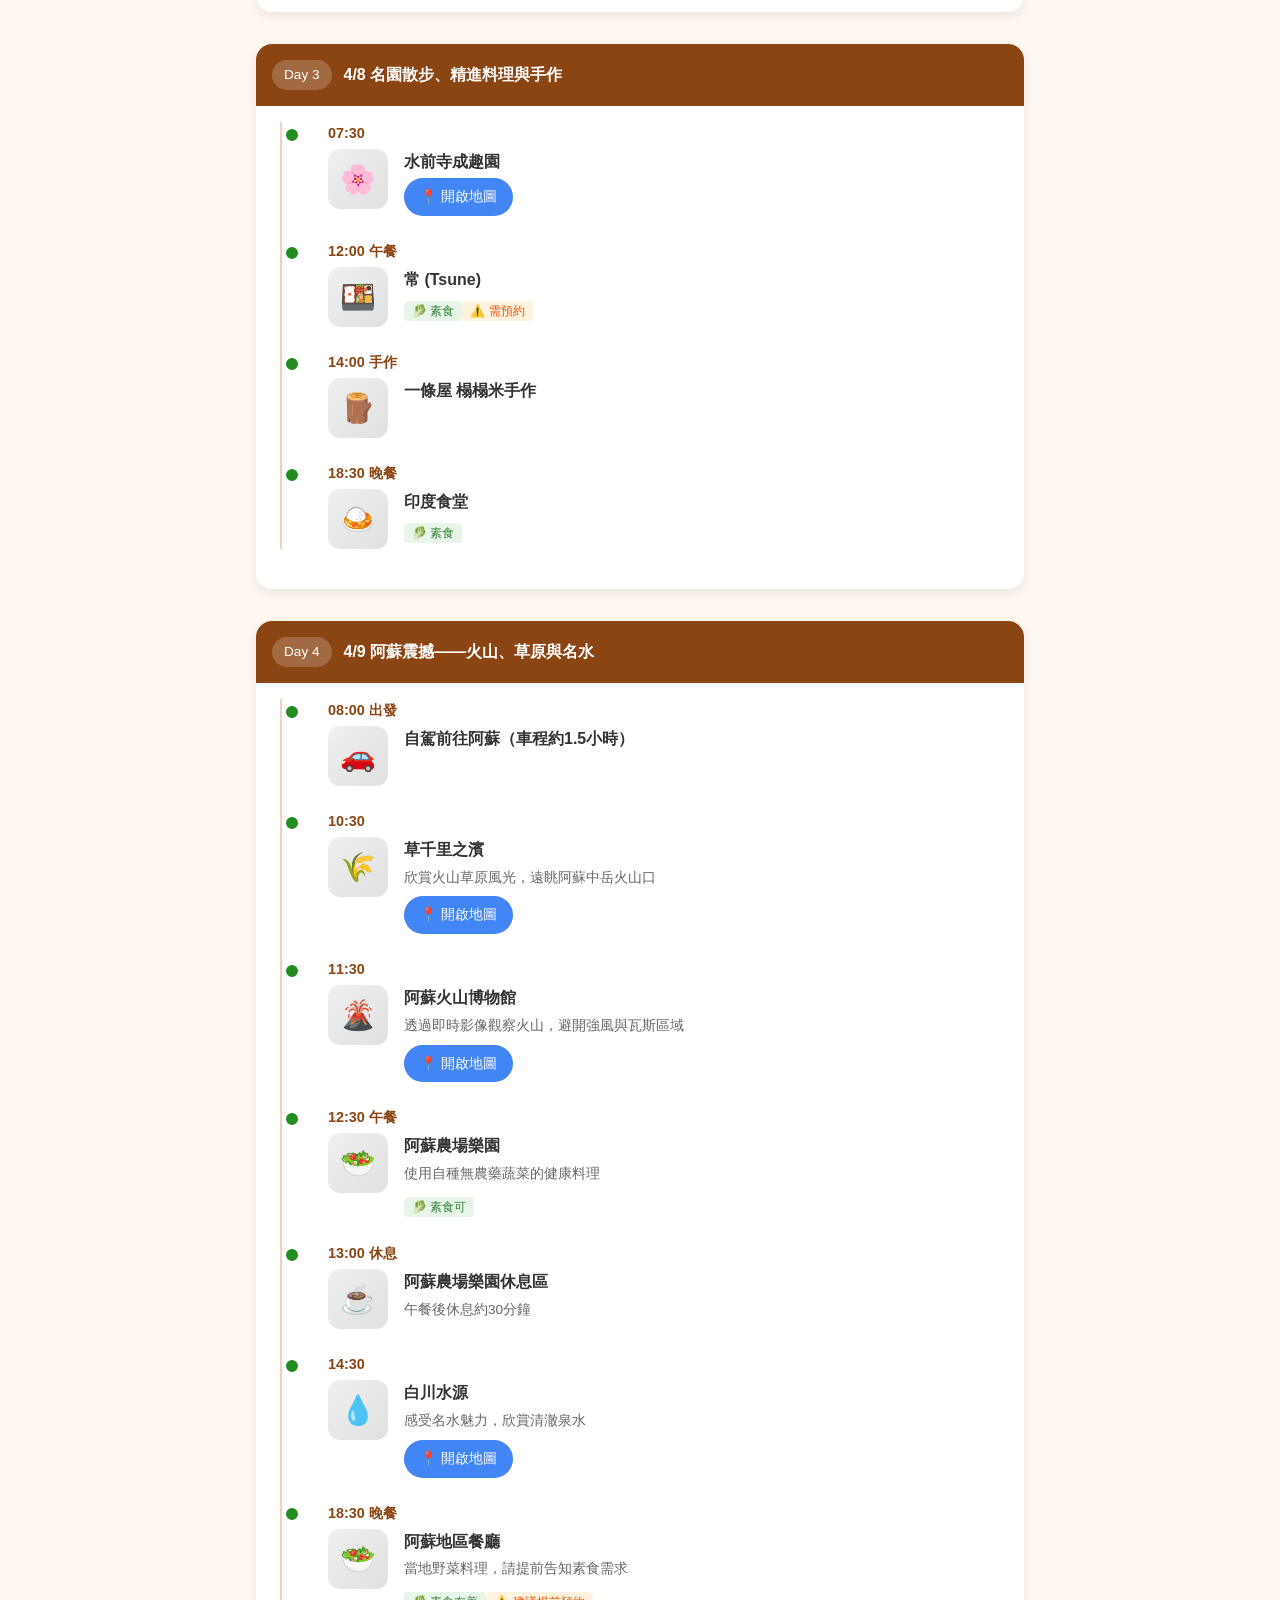
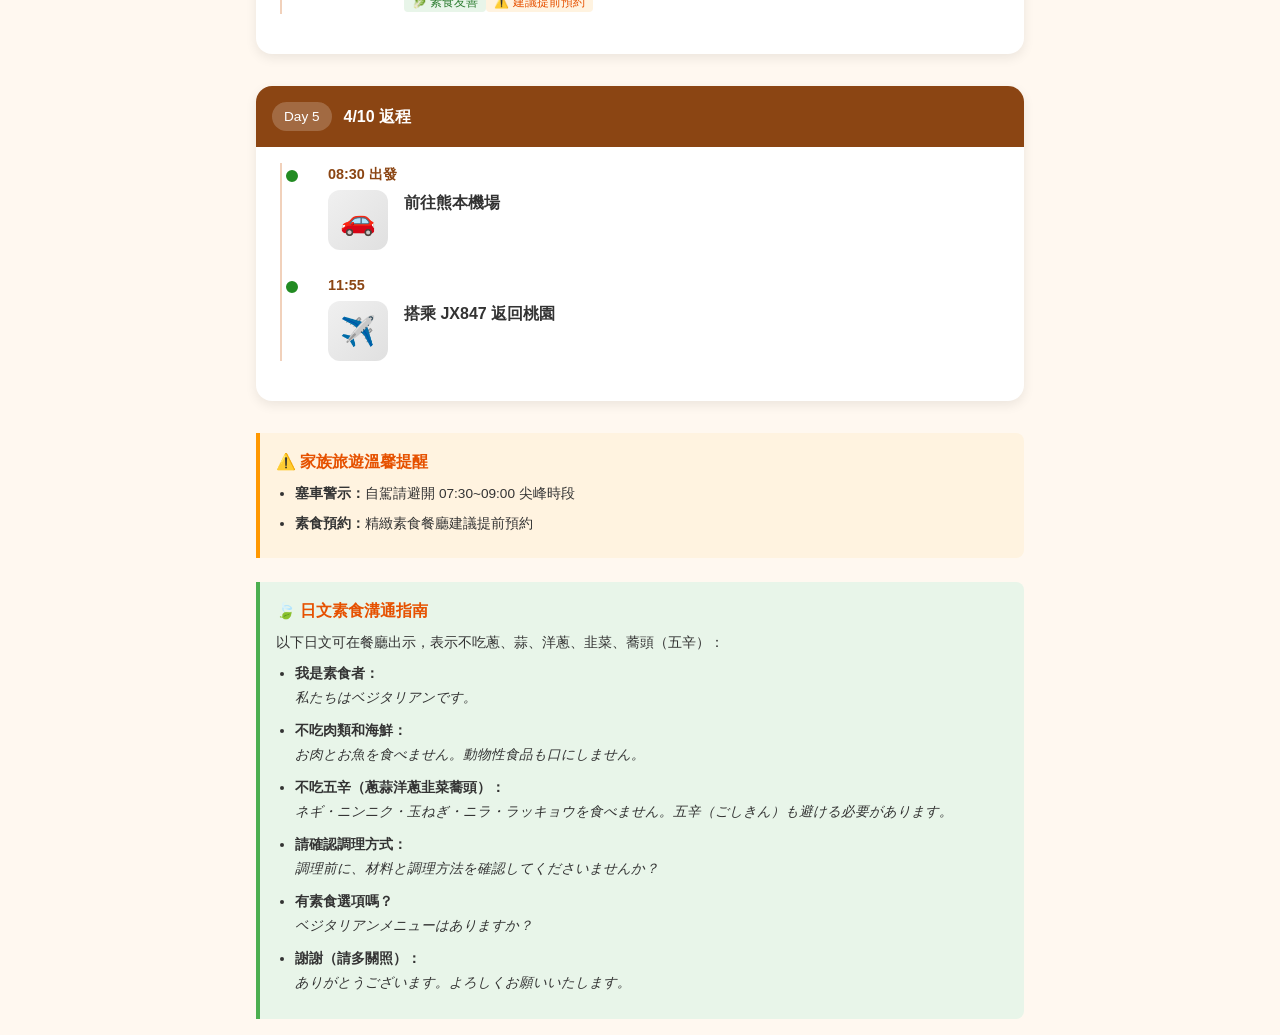
==== commit 8cc66504: "feat: 對調Day2與Day4行程，Day2晚餐保留寫樂" ====
--- a/index.html
+++ b/index.html
@@ -101,7 +101,32 @@
       </section>
 
       <section class="day">
-        <div class="day-header"><span class="day-number">Day 2</span><span class="day-title">4/7 阿蘇震撼——火山、草原與名水</span></div>
+        <div class="day-header"><span class="day-number">Day 2</span><span class="day-title">4/7 天草賞海豚與周邊之旅</span></div>
+        <div class="day-content">
+          <div class="timeline">
+            <div class="item"><div class="item-time">08:00 出發</div><div class="item-content"><div class="item-illustration">🚗</div><div class="item-details"><div class="item-name">自駕前往天草（車程約1.5小時）</div></div></div></div>
+            <div class="item"><div class="item-time">10:00 賞海豚</div><div class="item-content"><div class="item-illustration">🐬</div><div class="item-details"><div class="item-name">天草賞海豚</div><div class="item-desc">天草海鮮蔵，98%遇見率，約2小時（含船程）</div><a href="https://www.google.com/maps/search/天草海鮮蔵" class="map-link" target="_blank">📍 開啟地圖</a></div></div></div>
+            <div class="item"><div class="item-time">12:30 午餐</div><div class="item-content"><div class="item-illustration">🍽️</div><div class="item-details"><div class="item-name">L'isola Terrace 天草</div><div class="item-desc">義式料理，使用熊本產野菜</div><span class="tag veg">🥬 素食可</span><span class="tag reserve">⚠️ 建議預約</span><a href="https://www.google.com/maps/search/L'isola+Terrace+Amakusa" class="map-link" target="_blank">📍 開啟地圖</a></div></div></div>
+            <div class="item"><div class="item-time">14:30 下午</div><div class="item-content"><div class="item-illustration">🌊</div><div class="item-details"><div class="item-name">御輿来海岸</div><div class="item-desc">欣賞美麗海景與夕陽，適合長輩散步</div><a href="https://www.google.com/maps/search/御輿来海岸" class="map-link" target="_blank">📍 開啟地圖</a></div></div></div>
+            <div class="item"><div class="item-time">18:30 晚餐</div><div class="item-content"><div class="item-illustration">🍽️</div><div class="item-details"><div class="item-name">寫樂 (Syaraku)</div><div class="item-desc">8道蔬食「寫樂蔬食套餐」（需前一日預約），亦提供熊本赤牛等葷食</div><span class="tag veg">🥬 素食</span><span class="tag reserve">⚠️ 需預約</span><a href="https://www.google.com/maps/search/写樂 天草" class="map-link" target="_blank">📍 開啟地圖</a></div></div></div>
+          </div>
+        </div>
+      </section>
+
+      <section class="day">
+        <div class="day-header"><span class="day-number">Day 3</span><span class="day-title">4/8 名園散步、精進料理與手作</span></div>
+        <div class="day-content">
+          <div class="timeline">
+            <div class="item"><div class="item-time">07:30</div><div class="item-content"><div class="item-illustration">🌸</div><div class="item-details"><div class="item-name">水前寺成趣園</div><a href="https://www.google.com/maps/search/水前寺成趣園" class="map-link" target="_blank">📍 開啟地圖</a></div></div></div>
+            <div class="item"><div class="item-time">12:00 午餐</div><div class="item-content"><div class="item-illustration">🍱</div><div class="item-details"><div class="item-name">常 (Tsune)</div><span class="tag veg">🥬 素食</span><span class="tag reserve">⚠️ 需預約</span></div></div></div>
+            <div class="item"><div class="item-time">14:00 手作</div><div class="item-content"><div class="item-illustration">🪵</div><div class="item-details"><div class="item-name">一條屋 榻榻米手作</div></div></div></div>
+            <div class="item"><div class="item-time">18:30 晚餐</div><div class="item-content"><div class="item-illustration">🍛</div><div class="item-details"><div class="item-name">印度食堂</div><span class="tag veg">🥬 素食</span></div></div></div>
+          </div>
+        </div>
+      </section>
+
+      <section class="day">
+        <div class="day-header"><span class="day-number">Day 4</span><span class="day-title">4/9 阿蘇震撼——火山、草原與名水</span></div>
         <div class="day-content">
           <div class="timeline">
             <div class="item"><div class="item-time">08:00 出發</div><div class="item-content"><div class="item-illustration">🚗</div><div class="item-details"><div class="item-name">自駕前往阿蘇（車程約1.5小時）</div></div></div></div>
@@ -110,32 +135,7 @@
             <div class="item"><div class="item-time">12:30 午餐</div><div class="item-content"><div class="item-illustration">🥗</div><div class="item-details"><div class="item-name">阿蘇農場樂園</div><div class="item-desc">使用自種無農藥蔬菜的健康料理</div><span class="tag veg">🥬 素食可</span></div></div></div>
             <div class="item"><div class="item-time">13:00 休息</div><div class="item-content"><div class="item-illustration">☕</div><div class="item-details"><div class="item-name">阿蘇農場樂園休息區</div><div class="item-desc">午餐後休息約30分鐘</div></div></div></div>
             <div class="item"><div class="item-time">14:30</div><div class="item-content"><div class="item-illustration">💧</div><div class="item-details"><div class="item-name">白川水源</div><div class="item-desc">感受名水魅力，欣賞清澈泉水</div><a href="https://www.google.com/maps/search/白川水源" class="map-link" target="_blank">📍 開啟地圖</a></div></div></div>
-            <div class="item"><div class="item-time">18:30 晚餐</div><div class="item-content"><div class="item-illustration">🍽️</div><div class="item-details"><div class="item-name">寫樂 (Syaraku)</div><div class="item-desc">8道蔬食「寫樂蔬食套餐」（需前一日預約），亦提供熊本赤牛等葷食</div><span class="tag veg">🥬 素食</span><span class="tag reserve">⚠️ 需預約</span><a href="https://www.google.com/maps/search/写樂 天草" class="map-link" target="_blank">📍 開啟地圖</a></div></div></div>
-          </div>
-        </div>
-      </section>
-
-      <section class="day">
-        <div class="day-header"><span class="day-number">Day 3</span><span class="day-title">4/8 名園散步、精進料理與手作</span></div>
-        <div class="day-content">
-          <div class="timeline">
-            <div class="item"><div class="item-time">07:30</div><div class="item-content"><div class="item-illustration">🌸</div><div class="item-details"><div class="item-name">水前寺成趣園</div><a href="https://www.google.com/maps/search/水前寺成趣園" class="map-link" target="_blank">📍 開啟地圖</a></div></div></div>
-            <div class="item"><div class="item-time">12:00 午餐</div><div class="item-content"><div class="item-illustration">🍱</div><div class="item-details"><div class="item-name">常 (Tsune)</div><span class="tag veg">🥬 素食</span><span class="tag reserve">⚠️ 需預約</span></div></div></div>
-            <div class="item"><div class="item-time">14:00 手作</div><div class="item-content"><div class="item-illustration">🪵</div><div class="item-details"><div class="item-name">一條屋 榻榻米手作</div></div></div></div>
-            <div class="item"><div class="item-time">18:30 晚餐</div><div class="item-content"><div class="item-illustration">🍛</div><div class="item-details"><div class="item-name">印度食堂</div><span class="tag veg">🥬 素食</span></div></div></div>
-          </div>
-        </div>
-      </section>
-
-      <section class="day">
-        <div class="day-header"><span class="day-number">Day 4</span><span class="day-title">4/9 天草賞海豚與周邊之旅</span></div>
-        <div class="day-content">
-          <div class="timeline">
-            <div class="item"><div class="item-time">09:30 出發</div><div class="item-content"><div class="item-illustration">🚗</div><div class="item-details"><div class="item-name">自駕前往天草（車程約1.5小時）</div></div></div></div>
-            <div class="item"><div class="item-time">11:00 賞海豚</div><div class="item-content"><div class="item-illustration">🐬</div><div class="item-details"><div class="item-name">天草賞海豚</div><div class="item-desc">天草海鮮蔵，98%遇見率，約2小時（含船程）</div><a href="https://www.google.com/maps/search/天草海鮮蔵" class="map-link" target="_blank">📍 開啟地圖</a></div></div></div>
-            <div class="item"><div class="item-time">13:30 午餐</div><div class="item-content"><div class="item-illustration">🍽️</div><div class="item-details"><div class="item-name">L'isola Terrace 天草</div><div class="item-desc">義式料理，使用熊本產野菜</div><span class="tag veg">🥬 素食可</span><span class="tag reserve">⚠️ 建議預約</span><a href="https://www.google.com/maps/search/L'isola+Terrace+Amakusa" class="map-link" target="_blank">📍 開啟地圖</a></div></div></div>
-            <div class="item"><div class="item-time">15:30 下午</div><div class="item-content"><div class="item-illustration">🌊</div><div class="item-details"><div class="item-name">御輿来海岸</div><div class="item-desc">欣賞美麗海景與夕陽，適合長輩散步</div><a href="https://www.google.com/maps/search/御輿来海岸" class="map-link" target="_blank">📍 開啟地圖</a></div></div></div>
-            <div class="item"><div class="item-time">18:30 晚餐</div><div class="item-content"><div class="item-illustration">🥗</div><div class="item-details"><div class="item-name">天草地區餐廳</div><div class="item-desc">當地野菜料理或海鮮，請提前告知素食需求</div><span class="tag veg">🥬 素食友善</span><span class="tag reserve">⚠️ 建議提前預約</span></div></div></div>
+            <div class="item"><div class="item-time">18:30 晚餐</div><div class="item-content"><div class="item-illustration">🥗</div><div class="item-details"><div class="item-name">阿蘇地區餐廳</div><div class="item-desc">當地野菜料理，請提前告知素食需求</div><span class="tag veg">🥬 素食友善</span><span class="tag reserve">⚠️ 建議提前預約</span></div></div></div>
           </div>
         </div>
       </section>
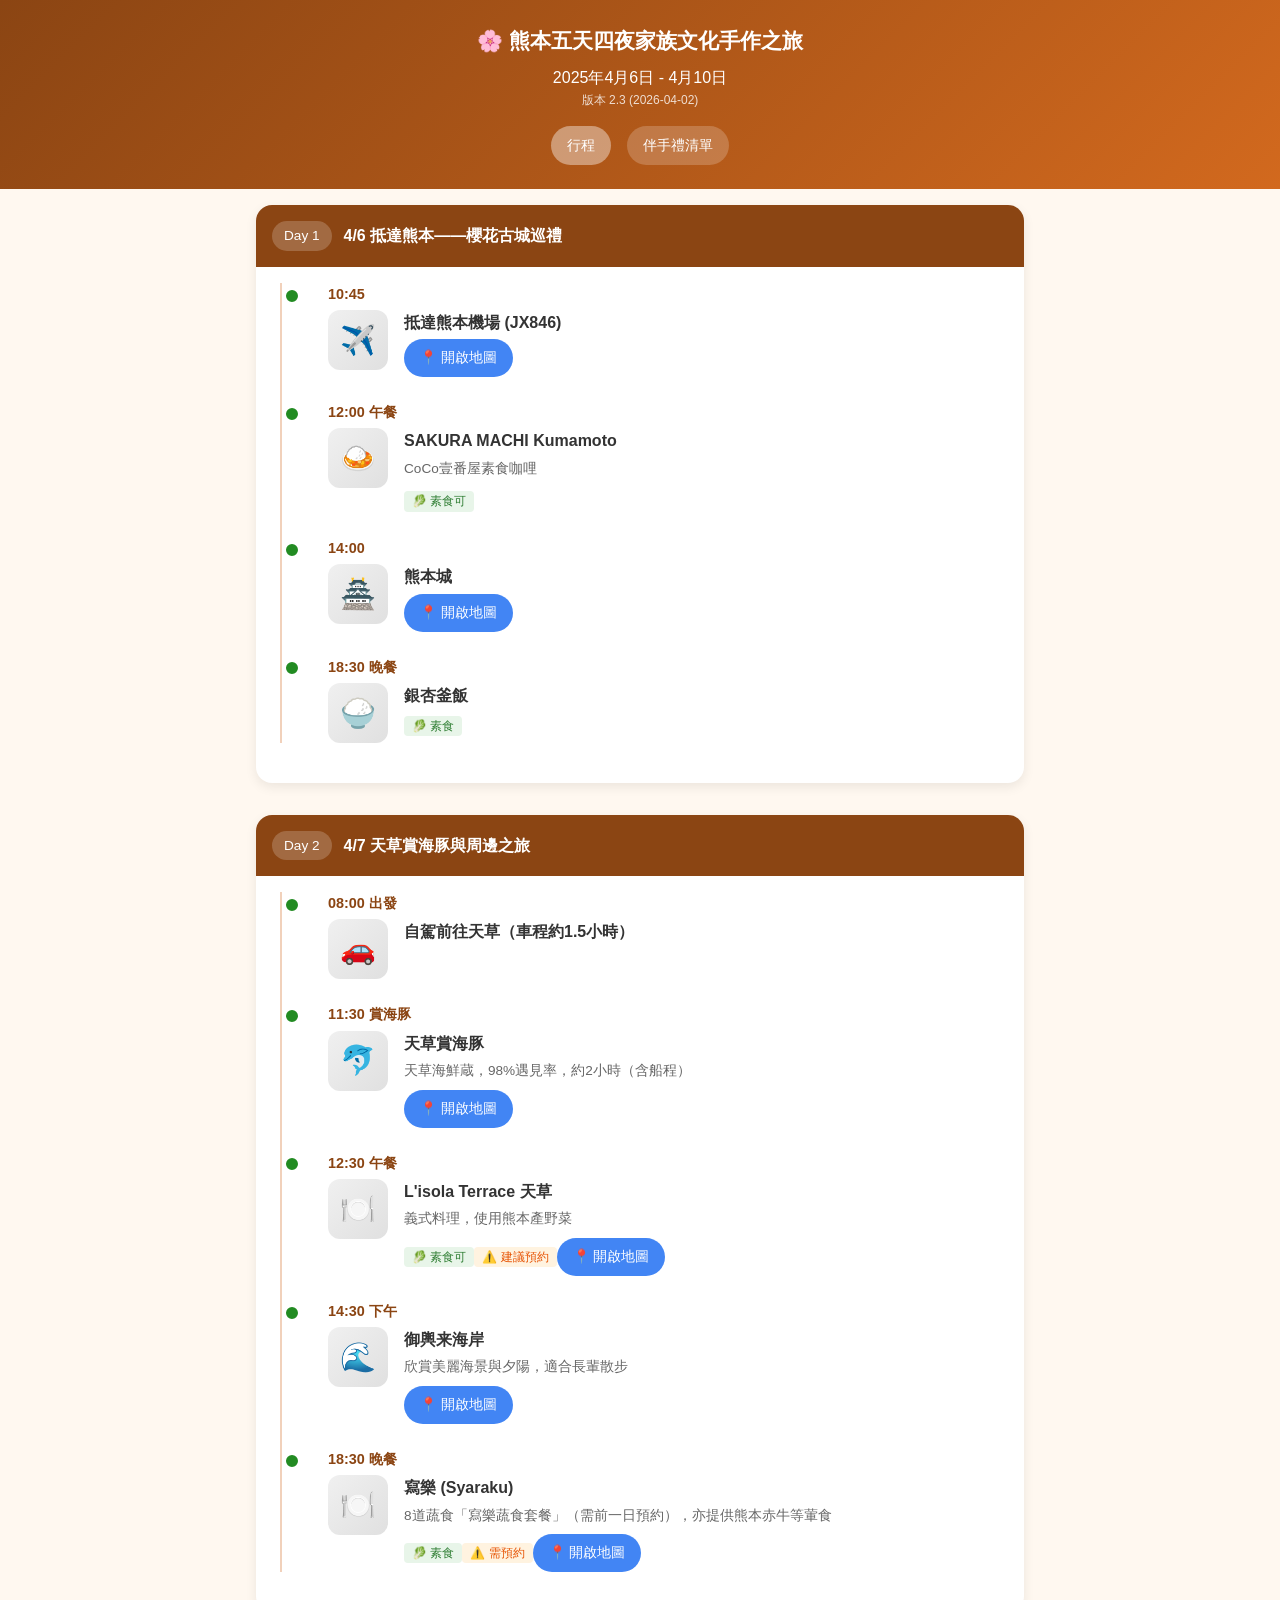
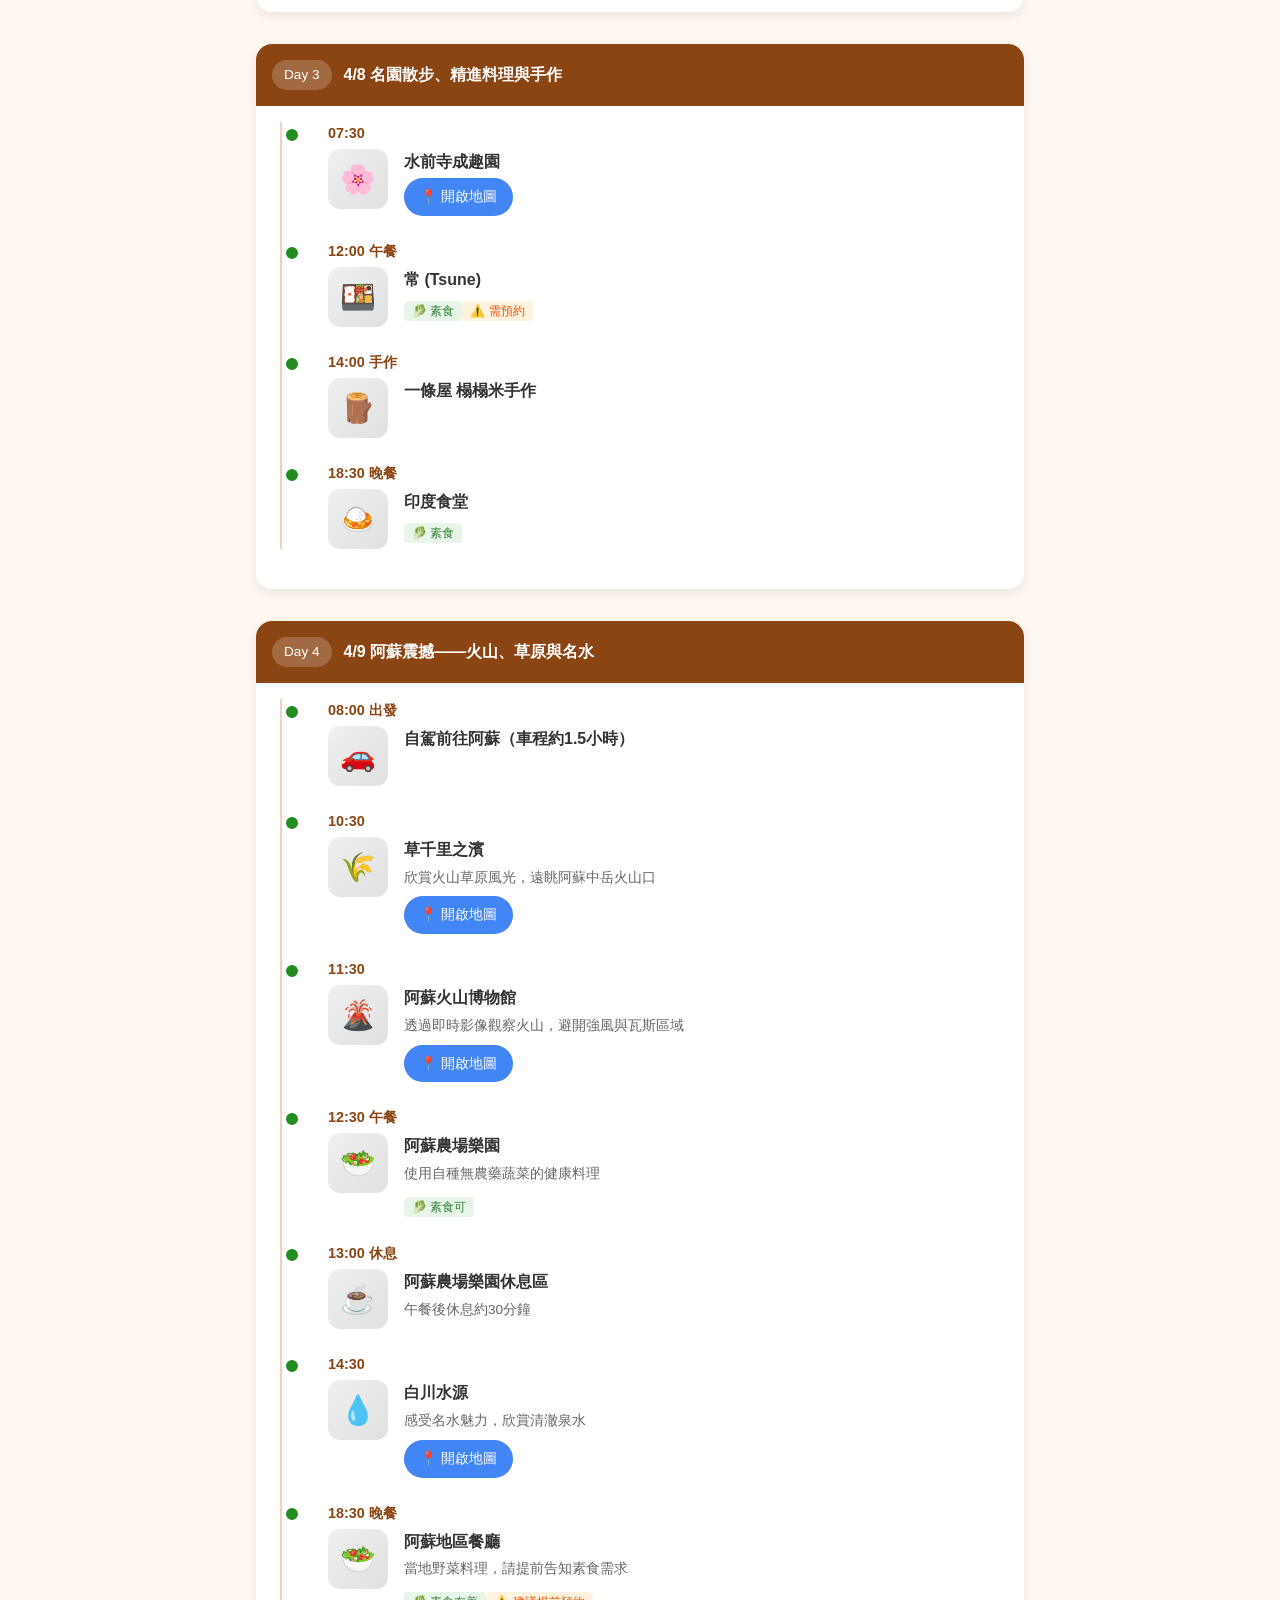
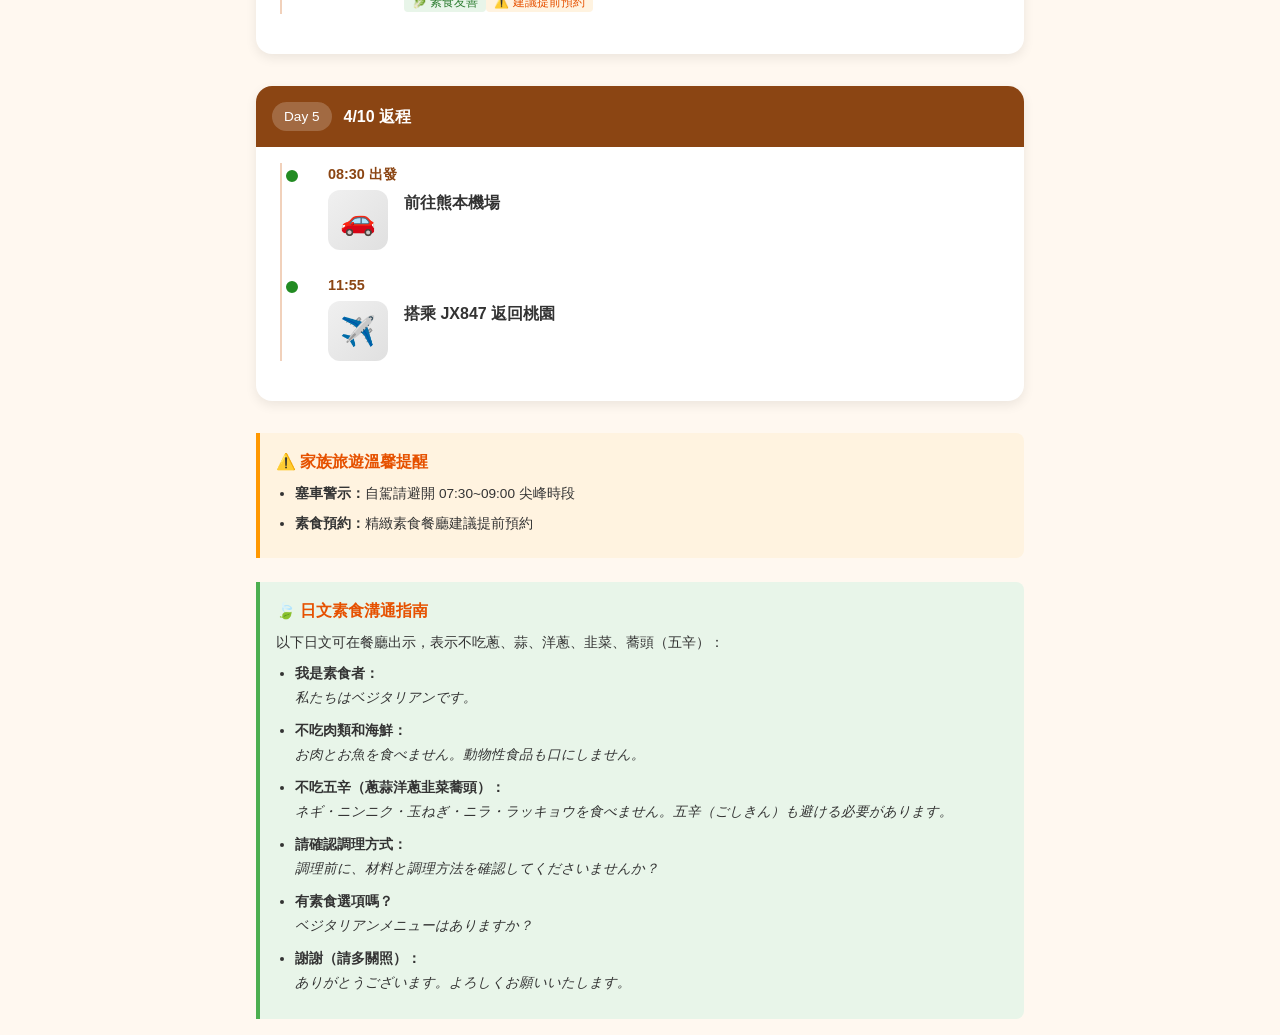
==== commit 57a7f075: "fix: 賞海豚時間改為11:30" ====
--- a/index.html
+++ b/index.html
@@ -105,7 +105,7 @@
         <div class="day-content">
           <div class="timeline">
             <div class="item"><div class="item-time">08:00 出發</div><div class="item-content"><div class="item-illustration">🚗</div><div class="item-details"><div class="item-name">自駕前往天草（車程約1.5小時）</div></div></div></div>
-            <div class="item"><div class="item-time">10:00 賞海豚</div><div class="item-content"><div class="item-illustration">🐬</div><div class="item-details"><div class="item-name">天草賞海豚</div><div class="item-desc">天草海鮮蔵，98%遇見率，約2小時（含船程）</div><a href="https://www.google.com/maps/search/天草海鮮蔵" class="map-link" target="_blank">📍 開啟地圖</a></div></div></div>
+            <div class="item"><div class="item-time">11:30 賞海豚</div><div class="item-content"><div class="item-illustration">🐬</div><div class="item-details"><div class="item-name">天草賞海豚</div><div class="item-desc">天草海鮮蔵，98%遇見率，約2小時（含船程）</div><a href="https://www.google.com/maps/search/天草海鮮蔵" class="map-link" target="_blank">📍 開啟地圖</a></div></div></div>
             <div class="item"><div class="item-time">12:30 午餐</div><div class="item-content"><div class="item-illustration">🍽️</div><div class="item-details"><div class="item-name">L'isola Terrace 天草</div><div class="item-desc">義式料理，使用熊本產野菜</div><span class="tag veg">🥬 素食可</span><span class="tag reserve">⚠️ 建議預約</span><a href="https://www.google.com/maps/search/L'isola+Terrace+Amakusa" class="map-link" target="_blank">📍 開啟地圖</a></div></div></div>
             <div class="item"><div class="item-time">14:30 下午</div><div class="item-content"><div class="item-illustration">🌊</div><div class="item-details"><div class="item-name">御輿来海岸</div><div class="item-desc">欣賞美麗海景與夕陽，適合長輩散步</div><a href="https://www.google.com/maps/search/御輿来海岸" class="map-link" target="_blank">📍 開啟地圖</a></div></div></div>
             <div class="item"><div class="item-time">18:30 晚餐</div><div class="item-content"><div class="item-illustration">🍽️</div><div class="item-details"><div class="item-name">寫樂 (Syaraku)</div><div class="item-desc">8道蔬食「寫樂蔬食套餐」（需前一日預約），亦提供熊本赤牛等葷食</div><span class="tag veg">🥬 素食</span><span class="tag reserve">⚠️ 需預約</span><a href="https://www.google.com/maps/search/写樂 天草" class="map-link" target="_blank">📍 開啟地圖</a></div></div></div>
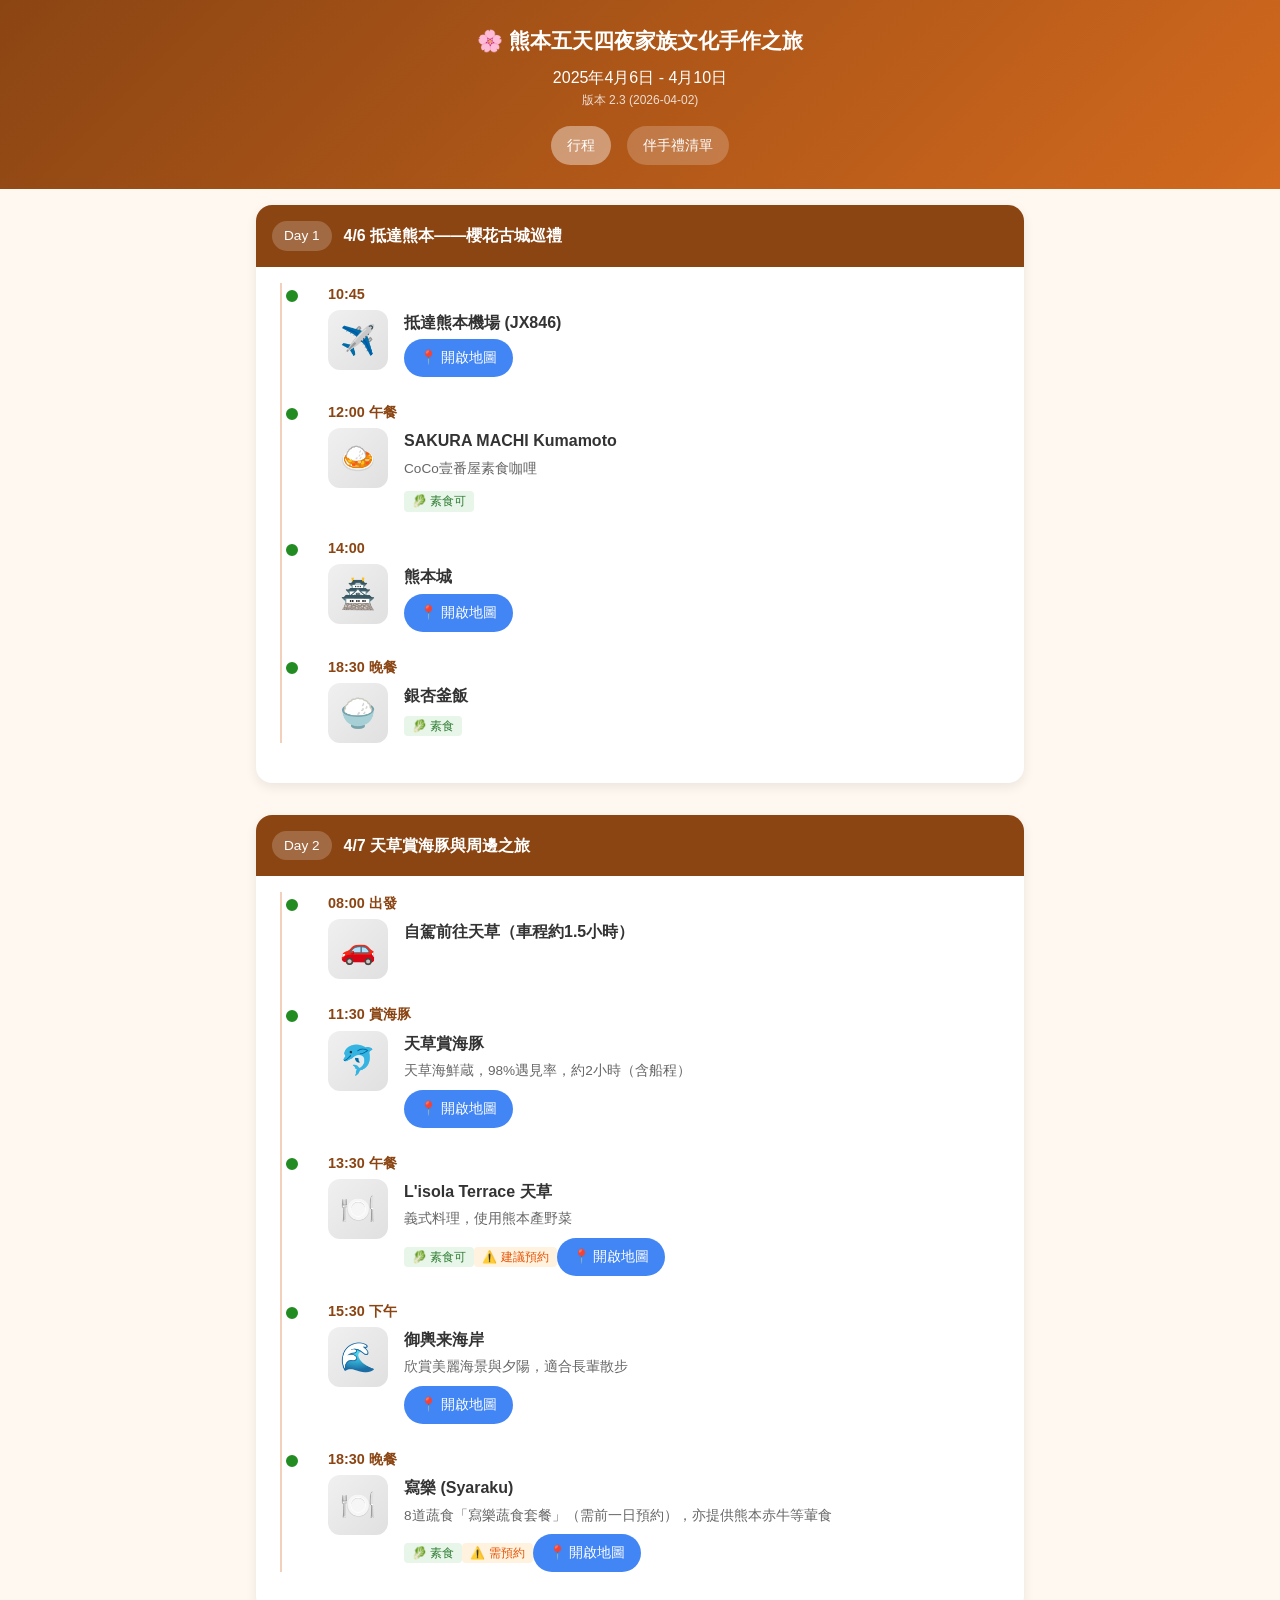
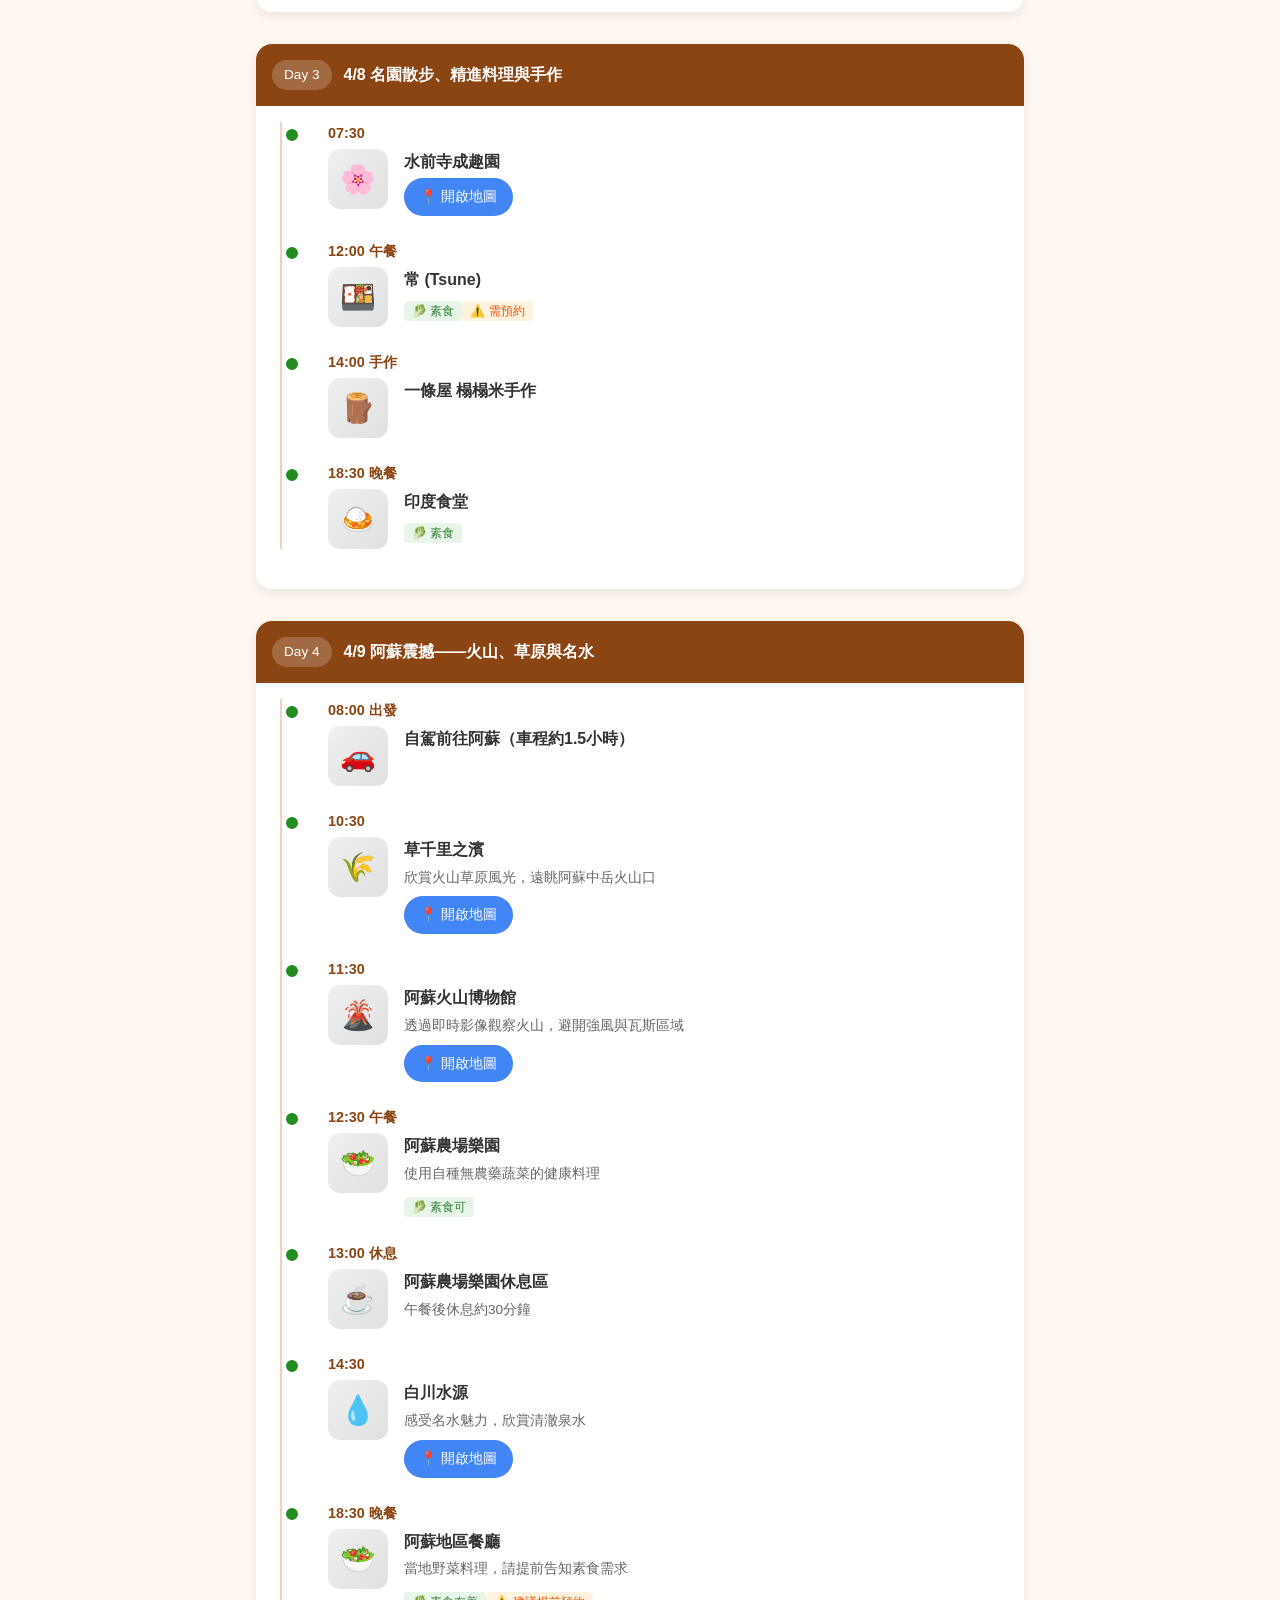
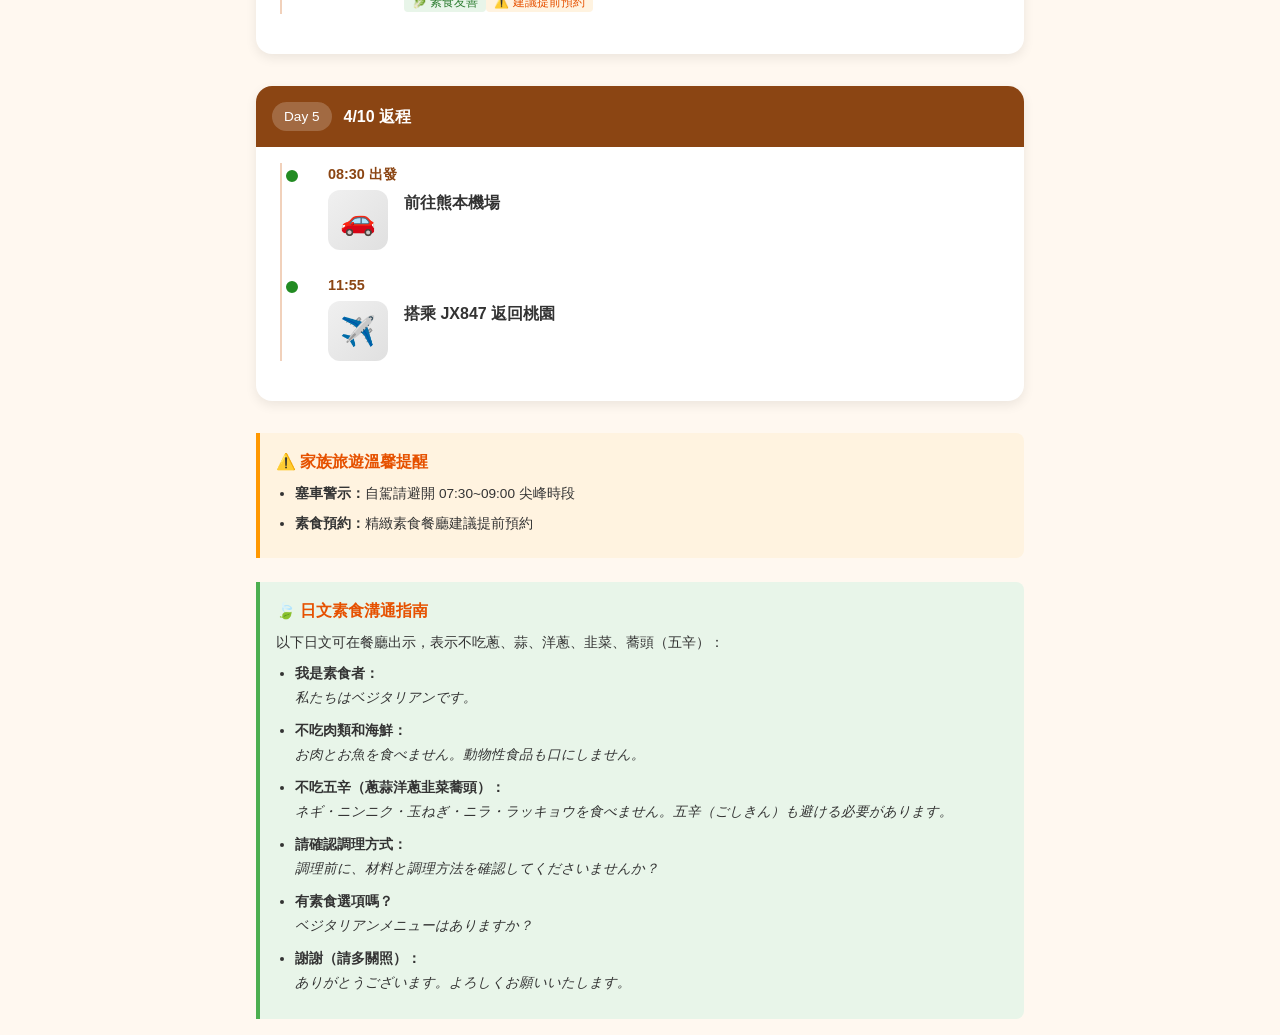
==== commit eed5cb67: "fix: 賞海豚後調整時間 - 午餐13:30，御輿来海岸15:30" ====
--- a/index.html
+++ b/index.html
@@ -106,8 +106,8 @@
           <div class="timeline">
             <div class="item"><div class="item-time">08:00 出發</div><div class="item-content"><div class="item-illustration">🚗</div><div class="item-details"><div class="item-name">自駕前往天草（車程約1.5小時）</div></div></div></div>
             <div class="item"><div class="item-time">11:30 賞海豚</div><div class="item-content"><div class="item-illustration">🐬</div><div class="item-details"><div class="item-name">天草賞海豚</div><div class="item-desc">天草海鮮蔵，98%遇見率，約2小時（含船程）</div><a href="https://www.google.com/maps/search/天草海鮮蔵" class="map-link" target="_blank">📍 開啟地圖</a></div></div></div>
-            <div class="item"><div class="item-time">12:30 午餐</div><div class="item-content"><div class="item-illustration">🍽️</div><div class="item-details"><div class="item-name">L'isola Terrace 天草</div><div class="item-desc">義式料理，使用熊本產野菜</div><span class="tag veg">🥬 素食可</span><span class="tag reserve">⚠️ 建議預約</span><a href="https://www.google.com/maps/search/L'isola+Terrace+Amakusa" class="map-link" target="_blank">📍 開啟地圖</a></div></div></div>
-            <div class="item"><div class="item-time">14:30 下午</div><div class="item-content"><div class="item-illustration">🌊</div><div class="item-details"><div class="item-name">御輿来海岸</div><div class="item-desc">欣賞美麗海景與夕陽，適合長輩散步</div><a href="https://www.google.com/maps/search/御輿来海岸" class="map-link" target="_blank">📍 開啟地圖</a></div></div></div>
+            <div class="item"><div class="item-time">13:30 午餐</div><div class="item-content"><div class="item-illustration">🍽️</div><div class="item-details"><div class="item-name">L'isola Terrace 天草</div><div class="item-desc">義式料理，使用熊本產野菜</div><span class="tag veg">🥬 素食可</span><span class="tag reserve">⚠️ 建議預約</span><a href="https://www.google.com/maps/search/L'isola+Terrace+Amakusa" class="map-link" target="_blank">📍 開啟地圖</a></div></div></div>
+            <div class="item"><div class="item-time">15:30 下午</div><div class="item-content"><div class="item-illustration">🌊</div><div class="item-details"><div class="item-name">御輿来海岸</div><div class="item-desc">欣賞美麗海景與夕陽，適合長輩散步</div><a href="https://www.google.com/maps/search/御輿来海岸" class="map-link" target="_blank">📍 開啟地圖</a></div></div></div>
             <div class="item"><div class="item-time">18:30 晚餐</div><div class="item-content"><div class="item-illustration">🍽️</div><div class="item-details"><div class="item-name">寫樂 (Syaraku)</div><div class="item-desc">8道蔬食「寫樂蔬食套餐」（需前一日預約），亦提供熊本赤牛等葷食</div><span class="tag veg">🥬 素食</span><span class="tag reserve">⚠️ 需預約</span><a href="https://www.google.com/maps/search/写樂 天草" class="map-link" target="_blank">📍 開啟地圖</a></div></div></div>
           </div>
         </div>
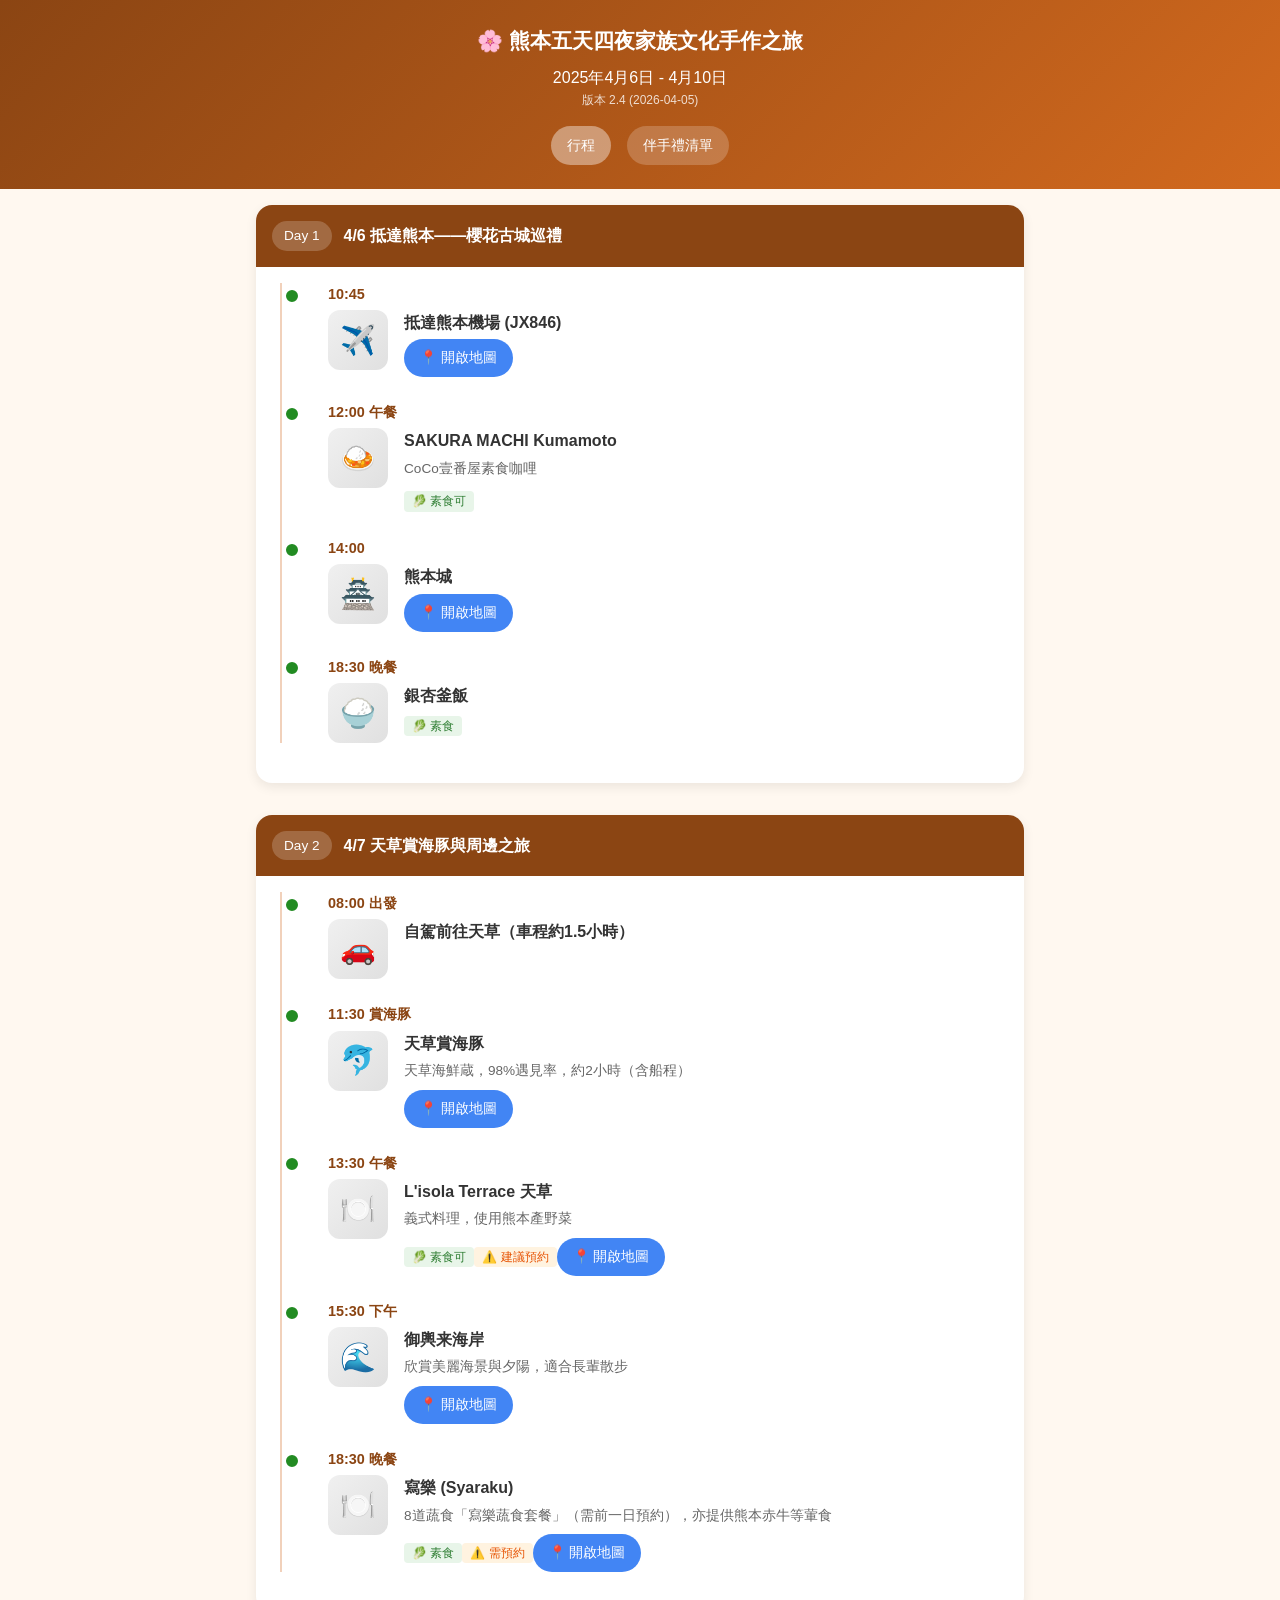
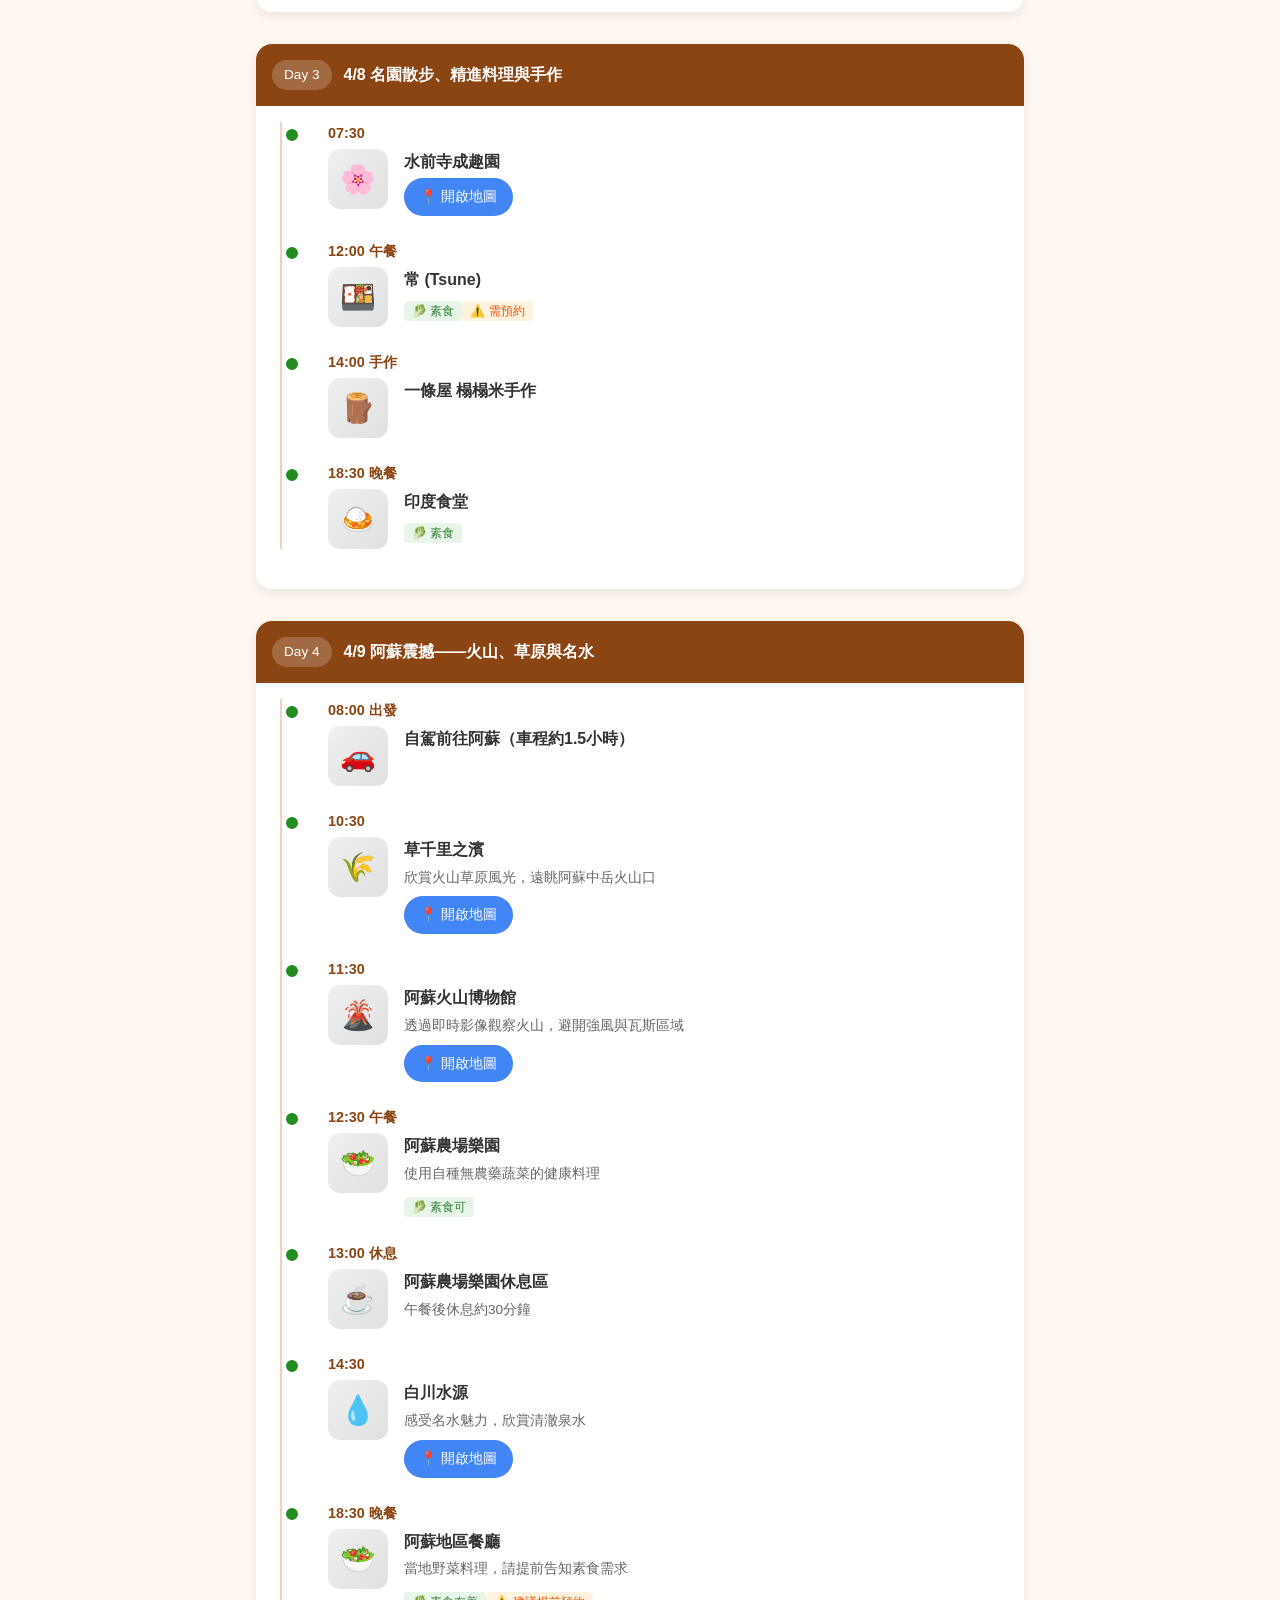
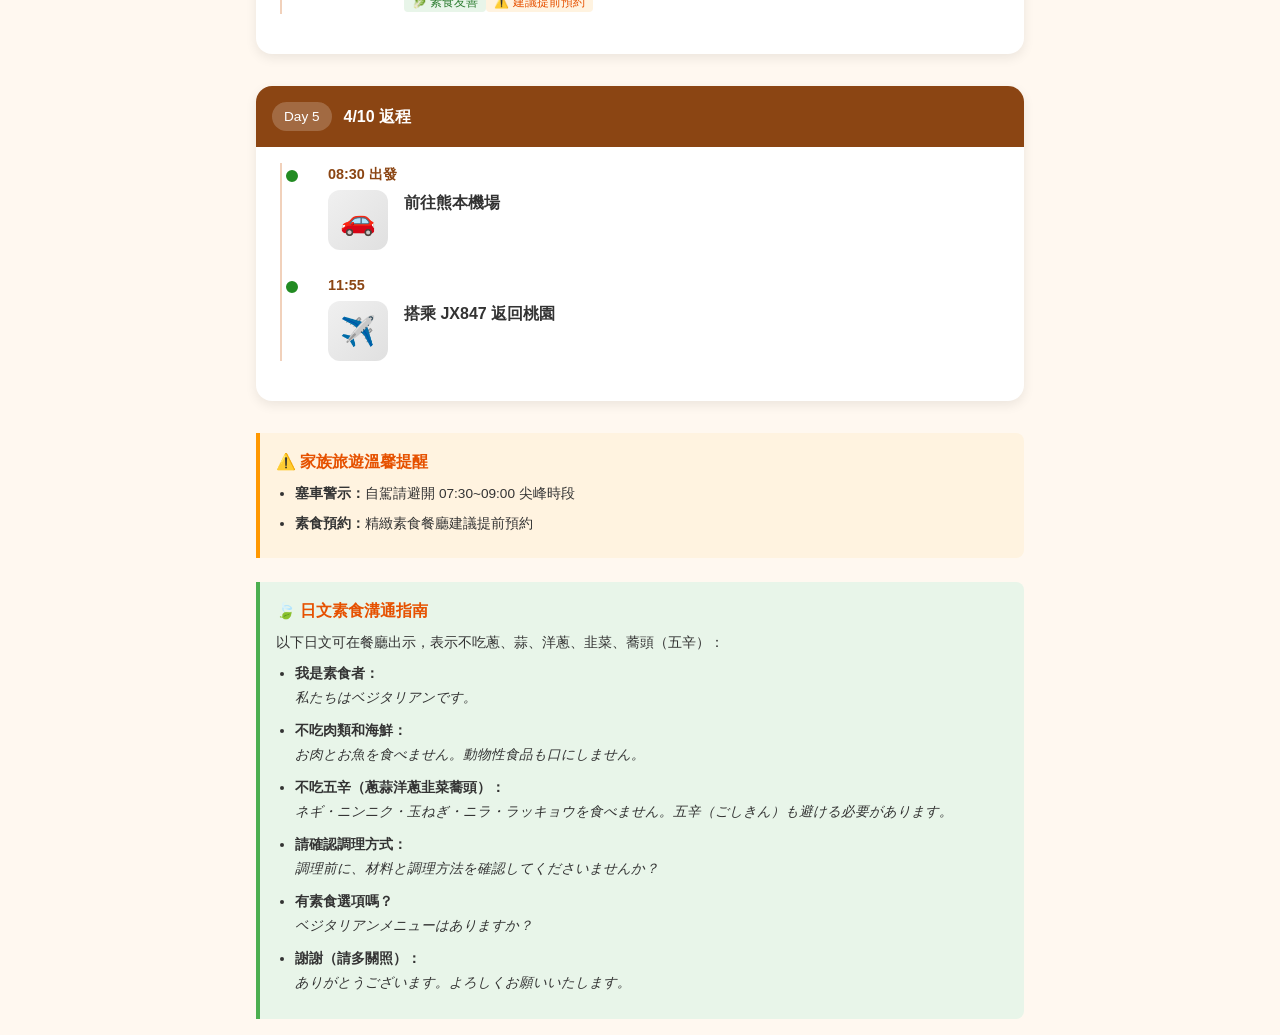
==== commit fbe3449b: "chore: 更新版本至 2.4" ====
--- a/index.html
+++ b/index.html
@@ -79,7 +79,7 @@
   <header class="header">
     <h1>🌸 熊本五天四夜家族文化手作之旅</h1>
     <p>2025年4月6日 - 4月10日</p>
-    <p style="font-size:0.75rem; opacity:0.8;">版本 2.3 (2026-04-02)</p>
+    <p style="font-size:0.75rem; opacity:0.8;">版本 2.4 (2026-04-05)</p>
     <nav class="nav">
       <a href="#trip" class="active" onclick="showPage('trip')">行程</a>
       <a href="#souvenir" onclick="showPage('souvenir')">伴手禮清單</a>
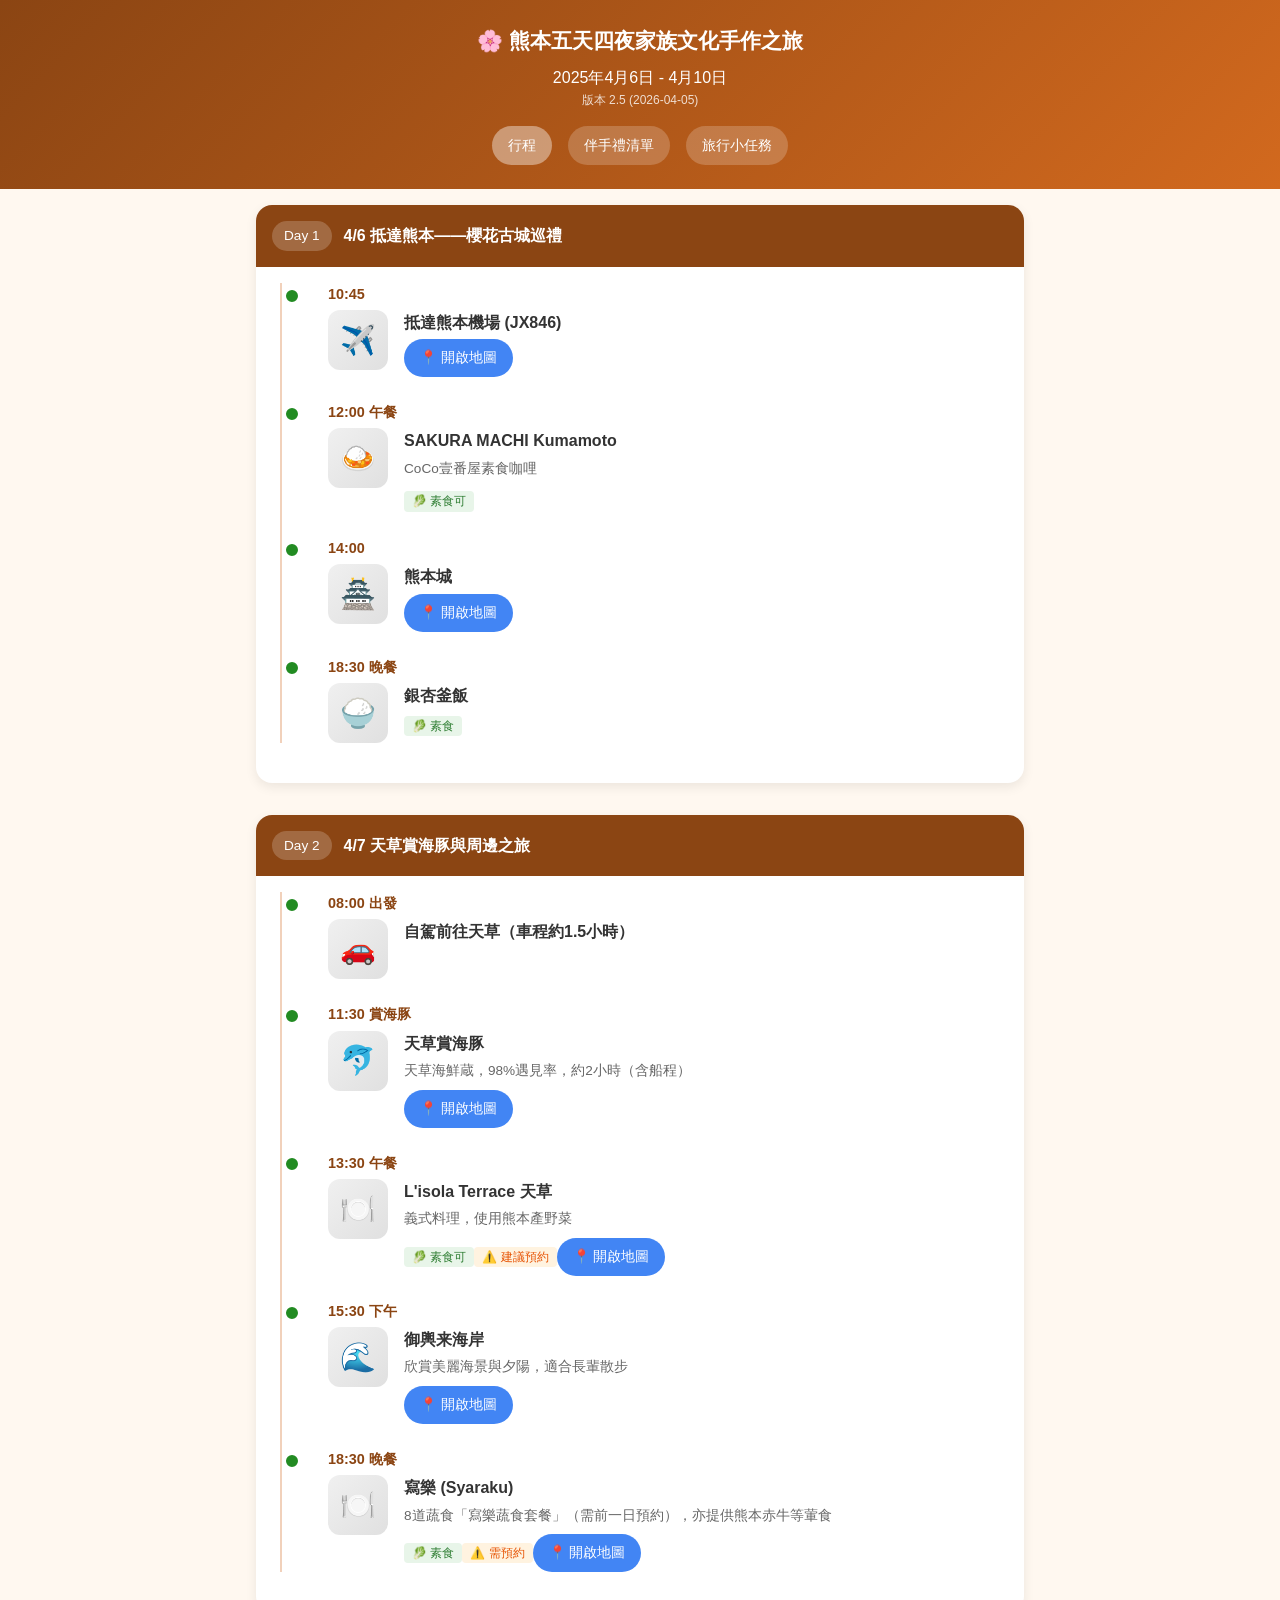
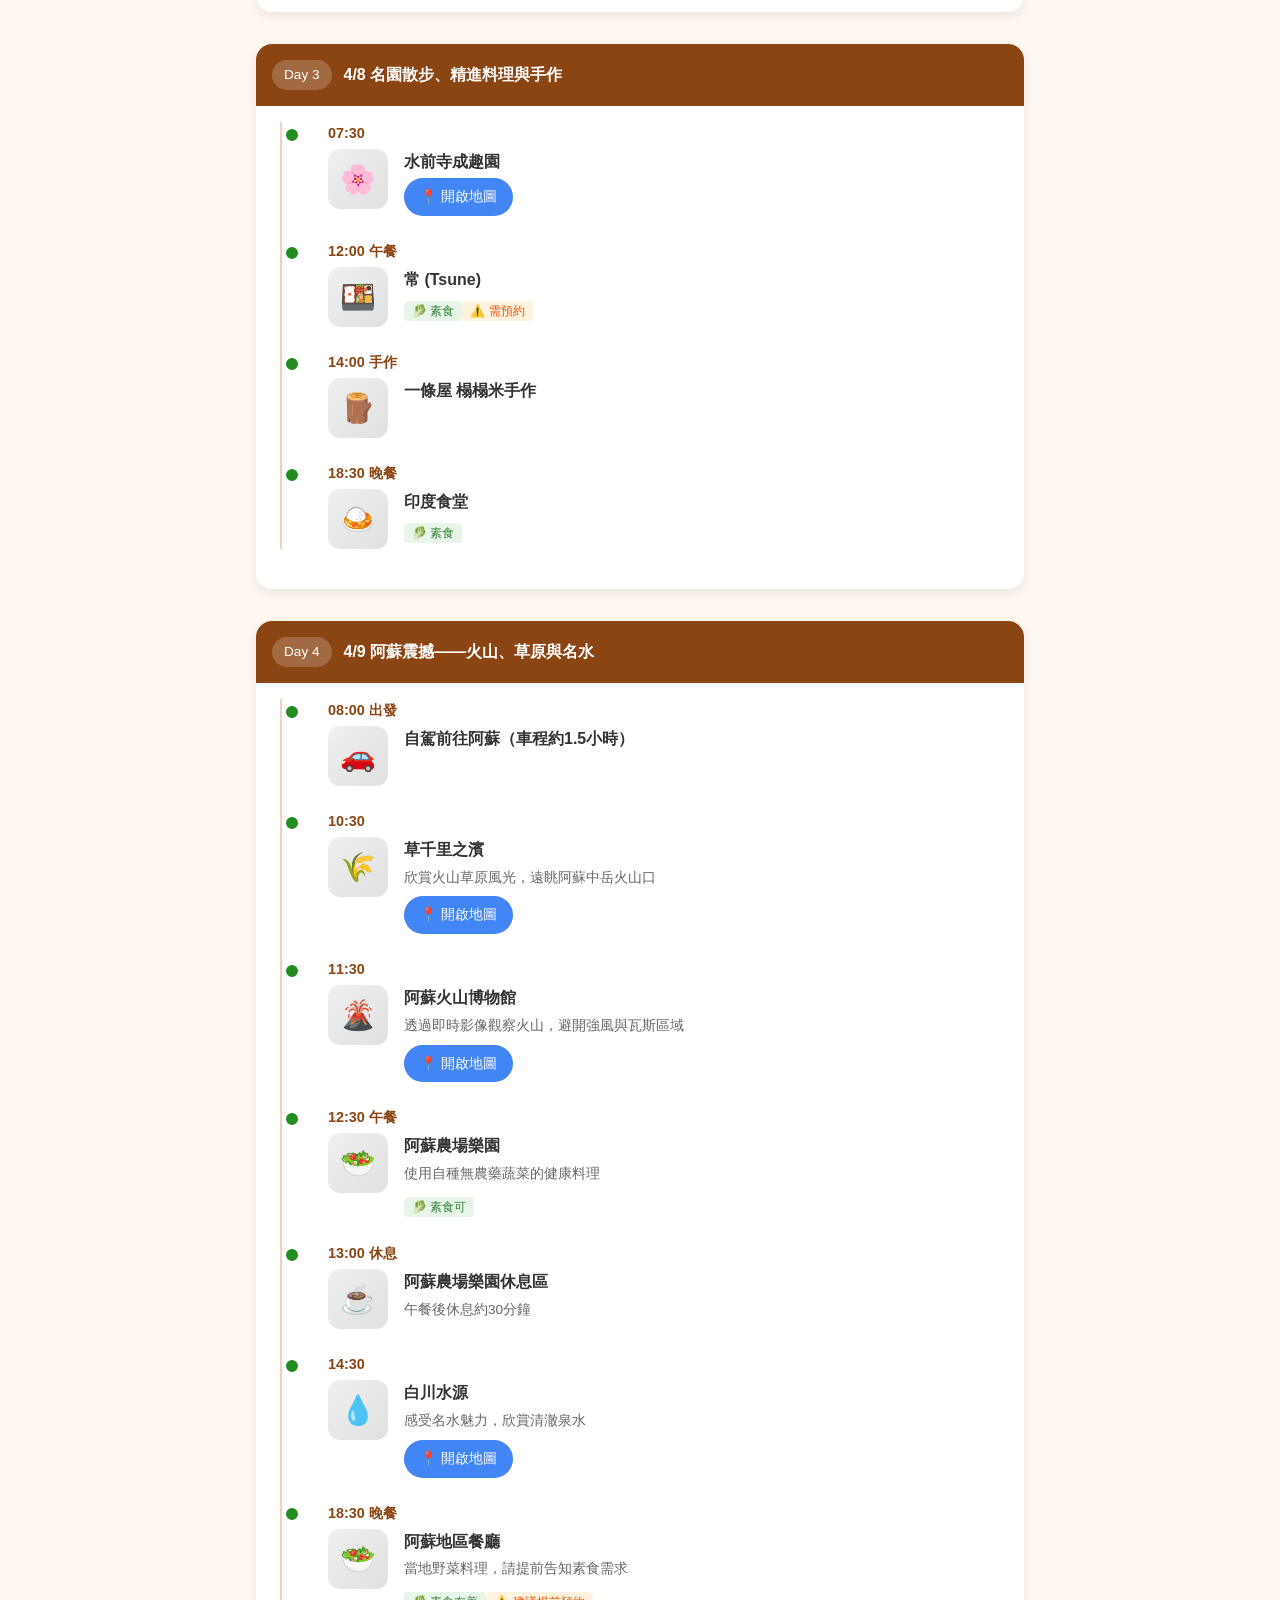
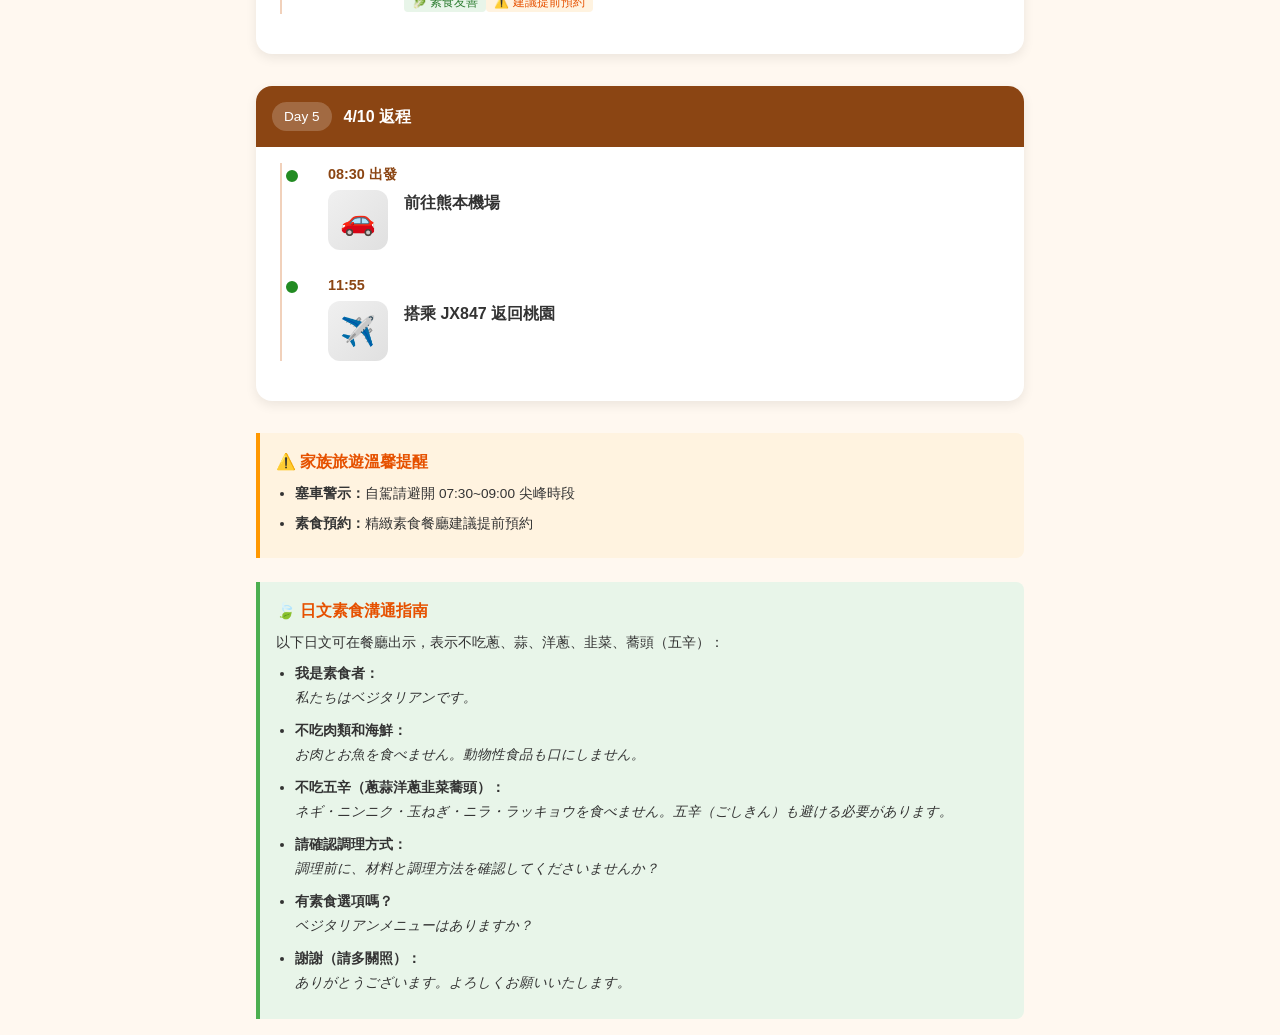
==== commit 47dcd4c9: "feat: 新增旅行小任務頁面（4個任務）" ====
--- a/index.html
+++ b/index.html
@@ -79,10 +79,11 @@
   <header class="header">
     <h1>🌸 熊本五天四夜家族文化手作之旅</h1>
     <p>2025年4月6日 - 4月10日</p>
-    <p style="font-size:0.75rem; opacity:0.8;">版本 2.4 (2026-04-05)</p>
+    <p style="font-size:0.75rem; opacity:0.8;">版本 2.5 (2026-04-05)</p>
     <nav class="nav">
       <a href="#trip" class="active" onclick="showPage('trip')">行程</a>
       <a href="#souvenir" onclick="showPage('souvenir')">伴手禮清單</a>
+      <a href="#tasks" onclick="showPage('tasks')">旅行小任務</a>
     </nav>
   </header>
 
@@ -178,6 +179,59 @@
       </section>
     </div>
 
+    <div id="tasks" class="page">
+      <div class="task-section" style="background:#fff;border-radius:16px;padding:1.5rem;margin-bottom:1.5rem;box-shadow:0 4px 12px rgba(0,0,0,0.08);">
+        <h2 style="color:#8B4513;margin-bottom:1rem;">🎯 任務一：熊本色彩地圖</h2>
+        <h3 style="color:#D2691E;margin-bottom:0.5rem;">旅行攝影九宮格</h3>
+        <p style="margin-bottom:1rem;">這次旅行每個人都有一個「幸運色」，請大家用手機尋找旅途中的色彩，拍下來分享。</p>
+        <div style="background:#FFF8F0;padding:1rem;border-radius:8px;margin-bottom:1rem;">
+          <strong>🎨 大家的幸運色：</strong>
+          <p style="margin-top:0.5rem;">設定色例如：藍色、紅色、黃色、綠色、白色，畫面中需出現設定的主體色。</p>
+        </div>
+        <div style="background:#E8F5E9;padding:1rem;border-radius:8px;">
+          <strong>📸 怎麼玩：</strong>
+          <p style="margin-top:0.5rem;">每天回旅店大家上傳1-2張「最有感」的照片到群組。最後會幫大家拼成一張「全家色彩地圖」留念喔！</p>
+        </div>
+      </div>
+
+      <div class="task-section" style="background:#fff;border-radius:16px;padding:1.5rem;margin-bottom:1.5rem;box-shadow:0 4px 12px rgba(0,0,0,0.08);">
+        <h2 style="color:#8B4513;margin-bottom:1rem;">🎬 任務二：旅行紀錄小短片</h2>
+        <p style="margin-bottom:1rem;">這次我們不只要拍美照，還要捕捉「動態的快樂」。</p>
+        <div style="background:#E3F2FD;padding:1rem;border-radius:8px;">
+          <strong>🎯 小目標：</strong>
+          <p style="margin-top:0.5rem;">每天我們會錄一個「家族大合照鏡頭」，回台灣後阿皮會剪成一段專屬我們的 60 秒影片！</p>
+        </div>
+      </div>
+
+      <div class="task-section" style="background:#fff;border-radius:16px;padding:1.5rem;margin-bottom:1.5rem;box-shadow:0 4px 12px rgba(0,0,0,0.08);">
+        <h2 style="color:#8B4513;margin-bottom:1rem;">🃏 任務三：晚間聊天室</h2>
+        <h3 style="color:#D2691E;margin-bottom:0.5rem;">桌遊小卡牌</h3>
+        <p style="margin-bottom:1rem;">晚上回旅店後，我們不滑手機、不看劇。</p>
+        <div style="background:#FFF3E0;padding:1rem;border-radius:8px;">
+          <strong>📋 怎麼玩：</strong>
+          <p style="margin-top:0.5rem;">準備好當天買的日本零食與熱茶，回答卡牌上的指示即可！</p>
+        </div>
+      </div>
+
+      <div class="task-section" style="background:#fff;border-radius:16px;padding:1.5rem;margin-bottom:1.5rem;box-shadow:0 4px 12px rgba(0,0,0,0.08);">
+        <h2 style="color:#8B4513;margin-bottom:1rem;">💌 任務四：來自熊本的愛</h2>
+        <h3 style="color:#D2691E;margin-bottom:0.5rem;">家族明信片撰寫</h3>
+        <p style="margin-bottom:1rem;">在回台灣的前一個晚上，我們一起寫信給彼此。</p>
+        <div style="background:#FCE4EC;padding:1rem;border-radius:8px;margin-bottom:1rem;">
+          <strong>📝 怎麼玩：</strong>
+          <p style="margin-top:0.5rem;">挑選精美的明信片，分別寫給五位成員。內容包含三個要件：</p>
+          <ul style="margin-top:0.5rem;padding-left:1.2rem;">
+            <li>🥰 <strong>一句感謝：</strong>現在或是過去的感謝</li>
+            <li>📸 <strong>一個記憶點：</strong>這次日本旅行你最喜歡哪一幕？</li>
+            <li>🤝 <strong>一個約定：</strong>下一次我們想一起去哪裡？</li>
+          </ul>
+        </div>
+        <div style="background:#E8F5E9;padding:1rem;border-radius:8px;">
+          <strong>✈️ 完成後：</strong>寫完後我們會在機場寄出，給彼此一個驚喜！
+        </div>
+      </div>
+    </div>
+
     <div id="souvenir" class="page">
       <div class="souvenir-input">
         <input type="text" id="souvenirInput" placeholder="輸入伴手禮名稱並按Enter...(會自動搜尋圖片)" onkeypress="handleKeyPress(event)">
